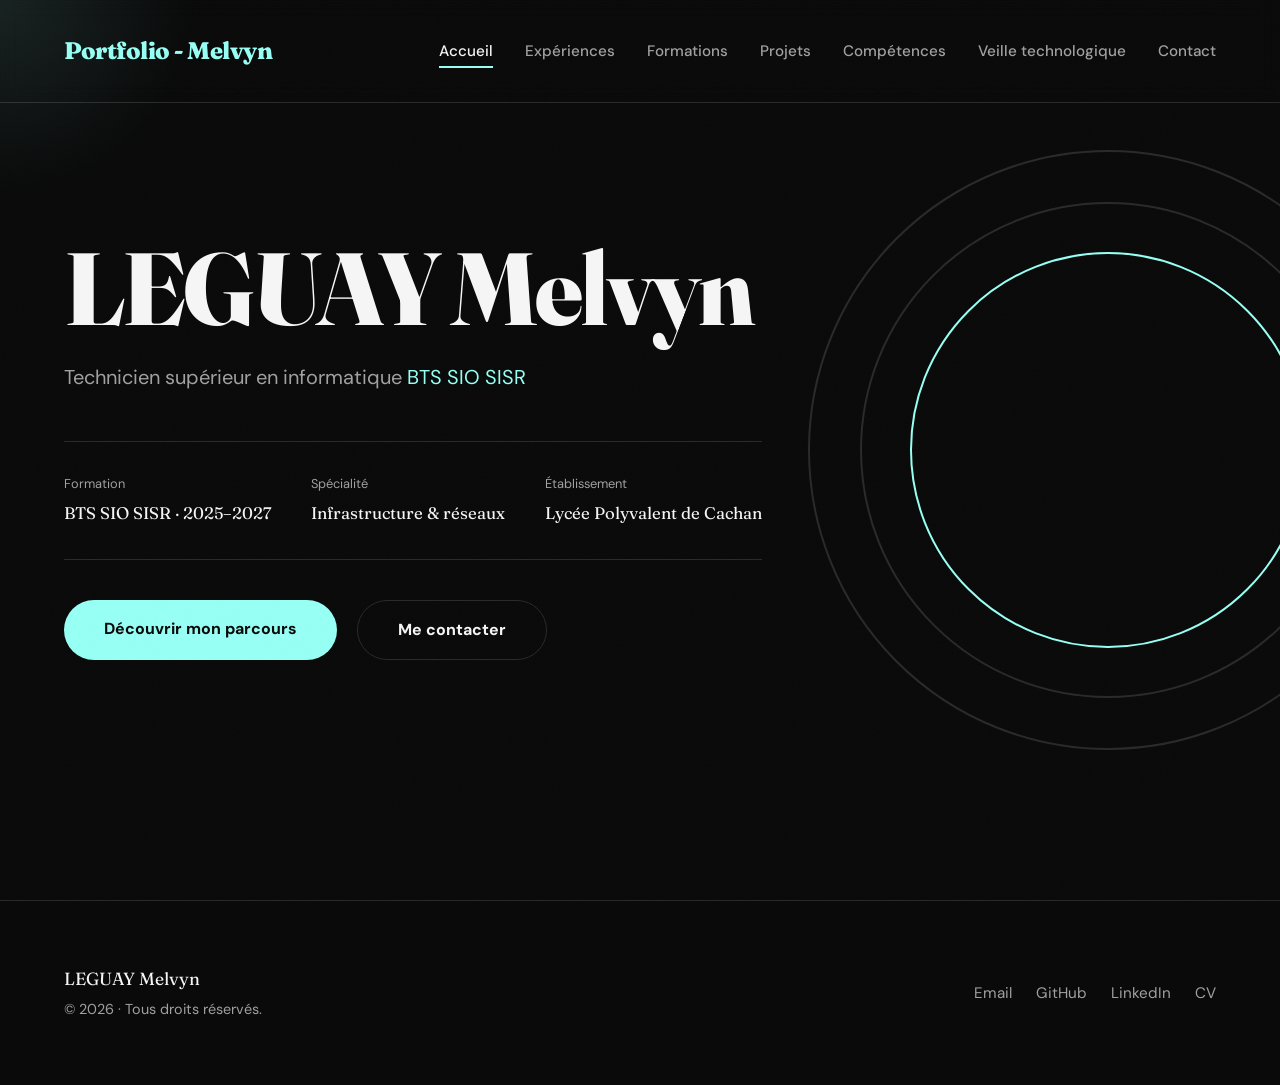
==== index.html @ edc41bdb "Update index.html" ====
<!DOCTYPE html>
<html lang="fr">
<head>
    <meta charset="UTF-8">
    <meta name="viewport" content="width=device-width, initial-scale=1.0">
    <title>Portfolio - LEGUAY Melvyn</title>
    <meta name="description" content="Portfolio de LEGUAY Melvyn, technicien supérieur en informatique (BTS SIO SISR) - Accueil.">
    <link rel="icon" type="image/svg+xml" href="favicon.svg">
    <link href="https://fonts.googleapis.com/css2?family=Fraunces:opsz,wght@9..144,300;9..144,600;9..144,800&family=DM+Sans:wght@400;500;700&display=swap" rel="stylesheet">
    <link rel="stylesheet" href="style.css">
</head>
<body>
    <div class="cursor-glow"></div>

    <header>
        <div class="logo">Portfolio - Melvyn</div>

        <!-- Menu Burger -->
        <div class="menu-toggle" id="menuToggle">
            <span></span>
            <span></span>
            <span></span>
        </div>

        <nav id="nav">
            <a href="index.html" class="active">Accueil</a>
            <a href="experiences.html">Expériences</a>
            <a href="formations.html">Formations</a>
            <a href="projets.html">Projets</a>
            <a href="competences.html">Compétences</a>
            <a href="veille.html">Veille technologique</a>
            <a href="contact.html">Contact</a>
        </nav>
    </header>

<section class="hero" id="accueil">
        <div class="hero-content">
            <h1>LEGUAY Melvyn</h1>
            <p class="hero-role">Technicien supérieur en informatique <span class="accent-text">BTS SIO SISR</span></p>
            <div class="hero-meta">
                <div class="hero-meta-item">
                    <span class="hero-meta-label">Formation</span>
                    <span class="hero-meta-value">BTS SIO SISR · 2025–2027</span>
                </div>
                <div class="hero-meta-item">
                    <span class="hero-meta-label">Spécialité</span>
                    <span class="hero-meta-value">Infrastructure & réseaux</span>
                </div>
                <div class="hero-meta-item">
                    <span class="hero-meta-label">Établissement</span>
                    <span class="hero-meta-value">Lycée Polyvalent de Cachan</span>
                </div>
            </div>
            <div class="hero-actions">
                <a href="experiences.html" class="cta-button">
                    <span>Découvrir mon parcours</span>
                </a>
                <a href="contact.html" class="cta-button cta-button-ghost">
                    <span>Me contacter</span>
                </a>
            </div>
        </div>
        <div class="hero-decoration"></div>
    </section>

    <footer>
        <div class="footer-inner">
            <div>
                <div class="footer-brand">LEGUAY Melvyn</div>
                <p class="footer-copy">&copy; 2026 · Tous droits réservés.</p>
            </div>
            <div class="footer-links">
                <a href="mailto:votre@email.com">Email</a>
                <a href="https://github.com/TartiFloux" target="_blank">GitHub</a>
                <a href="https://linkedin.com/in/leguaymelvyn" target="_blank">LinkedIn</a>
                <a href="https://docs.google.com/document/d/1UfpU-m1NiKuxLhnZyVnWIK7ySgvq9ePG/edit?usp=sharing&ouid=105665194446481658490&rtpof=true&sd=true" target="_blank">CV</a>
            </div>
        </div>
    </footer>

    <script src="script.js"></script>
</body>
</html>
---- style.css ----
:root {
            --bg-primary: #0a0a0a;
            --bg-secondary: #1a1a1a;
            --accent: #96fff3;
            --accent-dim: #ffffff;
            --text-primary: #f5f5f5;
            --text-secondary: #a0a0a0;
            --border: #2a2a2a;
        }

        * {
            margin: 0;
            padding: 0;
            box-sizing: border-box;
        }

        body {
            font-family: 'DM Sans', sans-serif;
            background: var(--bg-primary);
            color: var(--text-primary);
            overflow-x: hidden;
            line-height: 1.6;
        }

        /* Grain texture overlay */
        body::before {
            content: '';
            position: fixed;
            top: 0;
            left: 0;
            width: 100%;
            height: 100%;
            opacity: 0.03;
            pointer-events: none;
            background-image: url("data:image/svg+xml,%3Csvg viewBox='0 0 400 400' xmlns='http://www.w3.org/2000/svg'%3E%3Cfilter id='noiseFilter'%3E%3CfeTurbulence type='fractalNoise' baseFrequency='0.9' numOctaves='4' /%3E%3C/filter%3E%3Crect width='100%25' height='100%25' filter='url(%23noiseFilter)' /%3E%3C/svg%3E");
            z-index: 1000;
            mix-blend-mode: overlay;
        }

        .cursor-glow {
            position: fixed;
            width: 400px;
            height: 400px;
            background: radial-gradient(circle, rgba(150, 255, 243, 0.1) 0%, transparent 70%);
            pointer-events: none;
            z-index: 999;
            transition: transform 0.2s ease-out;
            transform: translate(-50%, -50%);
        }

        header {
            position: fixed;
            top: 0;
            width: 100%;
            padding: 2rem 4rem;
            display: flex;
            justify-content: space-between;
            align-items: center;
            z-index: 100;
            backdrop-filter: blur(10px);
            border-bottom: 1px solid var(--border);
            animation: slideDown 0.8s ease-out;
        }

        @keyframes slideDown {
            from {
                transform: translateY(-100%);
                opacity: 0;
            }
            to {
                transform: translateY(0);
                opacity: 1;
            }
        }

        .logo {
            font-family: 'Fraunces', serif;
            font-size: 1.5rem;
            font-weight: 800;
            color: var(--accent);
            letter-spacing: -0.02em;
        }

        /* MENU BURGER RESPONSIVE */
        .menu-toggle {
            display: none;
            flex-direction: column;
            gap: 5px;
            cursor: pointer;
            z-index: 101;
        }

        .menu-toggle span {
            display: block;
            width: 25px;
            height: 3px;
            background: var(--accent);
            transition: all 0.3s ease;
            border-radius: 3px;
        }

        .menu-toggle.active span:nth-child(1) {
            transform: rotate(45deg) translate(8px, 8px);
        }

        .menu-toggle.active span:nth-child(2) {
            opacity: 0;
        }

        .menu-toggle.active span:nth-child(3) {
            transform: rotate(-45deg) translate(7px, -7px);
        }

        nav {
            display: flex;
            gap: 2rem;
        }

        nav a {
            color: var(--text-secondary);
            text-decoration: none;
            font-size: 0.95rem;
            font-weight: 500;
            transition: color 0.3s ease;
            position: relative;
            white-space: nowrap;
        }

        nav a::after {
            content: '';
            position: absolute;
            bottom: -5px;
            left: 0;
            width: 0;
            height: 2px;
            background: var(--accent);
            transition: width 0.3s ease;
        }

        nav a:hover {
            color: var(--text-primary);
        }

        nav a:hover::after {
            width: 100%;
        }

        .hero {
            min-height: 100vh;
            display: flex;
            align-items: center;
            padding: 0 4rem;
            position: relative;
            overflow: hidden;
        }

        .hero-content {
            max-width: 900px;
            z-index: 2;
        }

        .hero h1 {
            font-family: 'Fraunces', serif;
            font-size: clamp(3rem, 8vw, 7rem);
            font-weight: 800;
            line-height: 0.95;
            margin-bottom: 1.5rem;
            letter-spacing: -0.03em;
            animation: fadeInUp 1s ease-out 0.2s both;
        }

        @keyframes fadeInUp {
            from {
                opacity: 0;
                transform: translateY(50px);
            }
            to {
                opacity: 1;
                transform: translateY(0);
            }
        }

        .accent-text {
            color: var(--accent);
        }

        .hero p {
            font-size: 1.25rem;
            color: var(--text-secondary);
            max-width: 600px;
            margin-bottom: 3rem;
            animation: fadeInUp 1s ease-out 0.4s both;
        }

        .cta-button {
            display: inline-block;
            padding: 1rem 2.5rem;
            background: var(--accent);
            color: var(--bg-primary);
            text-decoration: none;
            font-weight: 700;
            border-radius: 50px;
            transition: all 0.3s ease;
            animation: fadeInUp 1s ease-out 0.6s both;
            position: relative;
            overflow: hidden;
        }

        .cta-button::before {
            content: '';
            position: absolute;
            top: 50%;
            left: 50%;
            width: 0;
            height: 0;
            background: var(--accent-dim);
            border-radius: 50%;
            transform: translate(-50%, -50%);
            transition: width 0.5s ease, height 0.5s ease;
        }

        .cta-button:hover::before {
            width: 300px;
            height: 300px;
        }

        .cta-button span {
            position: relative;
            z-index: 1;
        }

        .hero-decoration {
            position: absolute;
            right: -10%;
            top: 50%;
            transform: translateY(-50%);
            width: 600px;
            height: 600px;
            border: 2px solid var(--border);
            border-radius: 50%;
            animation: rotate 30s linear infinite;
        }

        .hero-decoration::before,
        .hero-decoration::after {
            content: '';
            position: absolute;
            border: 2px solid var(--border);
            border-radius: 50%;
        }

        .hero-decoration::before {
            top: 50px;
            left: 50px;
            right: 50px;
            bottom: 50px;
            animation: rotate 20s linear infinite reverse;
        }

        .hero-decoration::after {
            top: 100px;
            left: 100px;
            right: 100px;
            bottom: 100px;
            border-color: var(--accent);
            animation: rotate 15s linear infinite;
        }

        @keyframes rotate {
            from {
                transform: rotate(0deg);
            }
            to {
                transform: rotate(360deg);
            }
        }

        section {
            padding: 8rem 4rem;
            position: relative;
        }

        .section-title {
            font-family: 'Fraunces', serif;
            font-size: clamp(2.5rem, 5vw, 4rem);
            font-weight: 800;
            margin-bottom: 4rem;
            letter-spacing: -0.02em;
        }

        /* SECTION EXPÉRIENCES PROFESSIONNELLES — grille asymétrique */
        .experience-grid {
            display: grid;
            grid-template-columns: repeat(2, 1fr);
            gap: 2rem;
        }

        .experience-card {
            position: relative;
            background: var(--bg-secondary);
            border: 1px solid var(--border);
            border-radius: 24px;
            padding: 2.5rem;
            overflow: hidden;
            transition: all 0.4s ease;
        }

        .experience-card:hover {
            transform: translateY(-8px);
            border-color: var(--accent);
            box-shadow: 0 20px 60px rgba(150, 255, 243, 0.1);
        }

        .experience-card-number {
            position: absolute;
            top: -0.5rem;
            right: 1.5rem;
            font-family: 'Fraunces', serif;
            font-size: 7rem;
            font-weight: 800;
            color: var(--border);
            line-height: 1;
            pointer-events: none;
            z-index: 0;
        }

        .experience-card > * {
            position: relative;
            z-index: 1;
        }

        .experience-card-top {
            display: flex;
            align-items: center;
            gap: 0.75rem;
            flex-wrap: wrap;
            margin-bottom: 1.25rem;
        }

        .experience-card-date {
            display: inline-block;
            font-size: 0.85rem;
            font-weight: 700;
            color: var(--accent);
            padding: 0.35rem 0.9rem;
            border: 1px solid var(--accent);
            border-radius: 50px;
            white-space: nowrap;
        }

        .experience-card-badge {
            font-size: 0.8rem;
            color: var(--bg-primary);
            background: var(--accent);
            padding: 0.35rem 0.9rem;
            border-radius: 50px;
            font-weight: 700;
        }

        .experience-card h3 {
            font-family: 'Fraunces', serif;
            font-size: 1.6rem;
            font-weight: 600;
            margin-bottom: 0.4rem;
            color: var(--text-primary);
        }

        .experience-card-company {
            display: block;
            color: var(--text-secondary);
            margin-bottom: 1.25rem;
            font-size: 1rem;
        }

        .experience-card-company::before {
            content: '— ';
        }

        .experience-card-desc {
            color: var(--text-secondary);
            line-height: 1.8;
            margin-bottom: 1.5rem;
        }

        .experience-card-tasks {
            list-style: none;
            display: flex;
            flex-wrap: wrap;
            gap: 0.6rem;
        }

        .experience-card-tasks li {
            color: var(--text-secondary);
            padding: 0.4rem 1rem;
            border: 1px solid var(--border);
            border-radius: 50px;
            font-size: 0.85rem;
        }

        /* Carte mise en avant : pleine largeur, expérience la plus marquante */
        .experience-card-featured {
            grid-column: 1 / -1;
            padding: 3rem;
            background: linear-gradient(135deg, var(--bg-secondary) 0%, rgba(150, 255, 243, 0.06) 100%);
        }

        .experience-card-featured .experience-card-number {
            font-size: 10rem;
            top: -1.5rem;
        }

        .experience-card-featured h3 {
            font-size: 2rem;
        }

        /* Décalage vertical pour casser l'alignement strict des cartes secondaires */
        .experience-grid .experience-card:nth-of-type(2) {
            margin-top: 2.5rem;
        }

        /* PROJETS EN LIGNE */
        .projects-grid {
            display: flex;
            gap: 2rem;
            overflow-x: auto;
            padding-bottom: 2rem;
            scroll-snap-type: x mandatory;
        }


        .projects-grid::-webkit-scrollbar {
            height: 8px;
        }

        .projects-grid::-webkit-scrollbar-track {
            background: var(--bg-secondary);
            border-radius: 10px;
        }

        .projects-grid::-webkit-scrollbar-thumb {
            background: var(--accent);
            border-radius: 10px;
        }

        .projects-grid::-webkit-scrollbar-thumb:hover {
            background: var(--text-primary);
        }

        .project-card {
            min-width: 400px;
            flex-shrink: 0;
            scroll-snap-align: start;
            background: var(--bg-secondary);
            border: 1px solid var(--border);
            border-radius: 20px;
            overflow: hidden;
            transition: all 0.4s ease;
            cursor: pointer;
        }

        .project-card:hover {
            transform: translateY(-10px);
            border-color: var(--accent);
            box-shadow: 0 20px 60px rgba(150, 255, 243, 0.1);
        }

        .project-image {
            width: 100%;
            height: 250px;
            background: linear-gradient(135deg, var(--bg-primary) 0%, var(--border) 100%);
            position: relative;
            overflow: hidden;
            background-size: cover;
            background-position: center;
        }

        .project-content {
            padding: 2rem;
        }

        .project-content h3 {
            font-family: 'Fraunces', serif;
            font-size: 1.5rem;
            margin-bottom: 0.5rem;
            font-weight: 600;
        }

        .project-content p {
            color: var(--text-secondary);
            margin-bottom: 1.5rem;
        }

        .project-tags {
            display: flex;
            flex-wrap: wrap;
            gap: 0.5rem;
        }

        .tag {
            padding: 0.4rem 1rem;
            background: var(--bg-primary);
            border: 1px solid var(--border);
            border-radius: 20px;
            font-size: 0.85rem;
            color: var(--text-secondary);
        }

        .skills-groups {
            display: flex;
            flex-direction: column;
            gap: 3rem;
        }

        .skill-group-header {
            display: flex;
            align-items: baseline;
            gap: 1rem;
            margin-bottom: 1.5rem;
        }

        .skill-group-header h3 {
            font-family: 'Fraunces', serif;
            font-size: 1.4rem;
            color: var(--text-primary);
        }

        .skill-group-count {
            color: var(--text-secondary);
            font-size: 0.9rem;
        }

        .skill-pills {
            display: flex;
            flex-wrap: wrap;
            gap: 0.75rem;
        }

        .skill-pill {
            padding: 0.65rem 1.4rem;
            border: 1px solid var(--border);
            border-radius: 50px;
            color: var(--text-secondary);
            font-size: 0.95rem;
            transition: all 0.3s ease;
        }

        .skill-pill:hover {
            border-color: var(--accent);
            color: var(--text-primary);
            background: rgba(150, 255, 243, 0.06);
            transform: translateY(-3px);
        }

        /* SECTION FORMATIONS */
        .formations-timeline {
            position: relative;
            max-width: 1200px;
            margin: 0 auto;
        }

        .formations-timeline::before {
            content: '';
            position: absolute;
            left: 50%;
            top: 0;
            bottom: 0;
            width: 3px;
            background: linear-gradient(180deg, var(--accent) 0%, var(--border) 100%);
            transform: translateX(-50%);
        }

        .formation-item {
            position: relative;
            margin-bottom: 4rem;
            display: flex;
            align-items: center;
        }

        .formation-item:nth-child(odd) {
            flex-direction: row;
        }

        .formation-item:nth-child(even) {
            flex-direction: row-reverse;
        }

        .formation-content {
            width: calc(50% - 3rem);
            background: var(--bg-secondary);
            border: 1px solid var(--border);
            border-radius: 20px;
            padding: 2.5rem;
            transition: all 0.4s ease;
            position: relative;
        }

        .formation-content:hover {
            border-color: var(--accent);
            transform: scale(1.03);
            box-shadow: 0 20px 60px rgba(255, 150, 150, 0.15);
        }

        .formation-item:nth-child(odd) .formation-content::after {
            content: '';
            position: absolute;
            right: -20px;
            top: 50%;
            transform: translateY(-50%);
            width: 0;
            height: 0;
            border-top: 15px solid transparent;
            border-bottom: 15px solid transparent;
            border-left: 20px solid var(--border);
            transition: border-left-color 0.4s ease;
        }

        .formation-item:nth-child(odd) .formation-content:hover::after {
            border-left-color: var(--accent);
        }

        .formation-item:nth-child(even) .formation-content::after {
            content: '';
            position: absolute;
            left: -20px;
            top: 50%;
            transform: translateY(-50%);
            width: 0;
            height: 0;
            border-top: 15px solid transparent;
            border-bottom: 15px solid transparent;
            border-right: 20px solid var(--border);
            transition: border-right-color 0.4s ease;
        }

        .formation-item:nth-child(even) .formation-content:hover::after {
            border-right-color: var(--accent);
        }

        .formation-date {
            position: absolute;
            left: 50%;
            transform: translateX(-50%);
            background: var(--accent);
            color: var(--bg-primary);
            padding: 0.5rem 1.5rem;
            border-radius: 50px;
            font-weight: 700;
            font-size: 0.9rem;
            white-space: nowrap;
            box-shadow: 0 5px 20px rgba(234, 150, 255, 0.3);
            z-index: 10;
        }

        .formation-icon {
            position: absolute;
            left: 50%;
            top: 50%;
            transform: translate(-50%, -50%);
            width: 50px;
            height: 50px;
            background: var(--bg-primary);
            border: 3px solid var(--accent);
            border-radius: 50%;
            display: flex;
            align-items: center;
            justify-content: center;
            font-size: 1.5rem;
            z-index: 5;
        }

        .formation-school {
            font-family: 'Fraunces', serif;
            font-size: 1.6rem;
            margin-bottom: 0.5rem;
            color: var(--accent);
            font-weight: 600;
        }

        .formation-degree {
            font-size: 1.2rem;
            margin-bottom: 1rem;
            color: var(--text-primary);
            font-weight: 500;
        }

        .formation-description {
            color: var(--text-secondary);
            line-height: 1.8;
        }

        .formation-highlights {
            margin-top: 1.5rem;
            padding-top: 1.5rem;
            border-top: 1px solid var(--border);
        }

        .formation-highlights h4 {
            color: var(--accent);
            font-size: 0.9rem;
            margin-bottom: 0.8rem;
            text-transform: uppercase;
            letter-spacing: 1px;
        }

        .formation-highlights ul {
            list-style: none;
            display: flex;
            flex-wrap: wrap;
            gap: 0.5rem;
        }

        .formation-highlights li {
            padding: 0.4rem 1rem;
            background: var(--bg-primary);
            border: 1px solid var(--border);
            border-radius: 15px;
            font-size: 0.85rem;
            color: var(--text-secondary);
        }

        /* SECTION VEILLE TECHNOLOGIQUE */
        .veille-intro {
            max-width: 800px;
            margin: 0 auto 4rem;
            text-align: center;
        }

        .veille-intro p {
            color: var(--text-secondary);
            font-size: 1.1rem;
            line-height: 1.8;
        }

        .veille-categories {
            display: grid;
            grid-template-columns: repeat(auto-fit, minmax(300px, 1fr));
            gap: 2rem;
            margin-bottom: 4rem;
        }

        .veille-category-card {
            background: var(--bg-secondary);
            border: 2px solid var(--border);
            border-radius: 20px;
            padding: 2rem;
            transition: all 0.4s ease;
            cursor: pointer;
            position: relative;
            overflow: hidden;
        }

        .veille-category-card::before {
            content: '';
            position: absolute;
            top: 0;
            left: 0;
            width: 100%;
            height: 5px;
            background: var(--accent);
            transform: scaleX(0);
            transition: transform 0.4s ease;
        }

        .veille-category-card:hover::before {
            transform: scaleX(1);
        }

        .veille-category-card:hover {
            border-color: var(--accent);
            transform: translateY(-5px);
            box-shadow: 0 20px 60px rgba(150, 255, 243, 0.15);
        }

        .veille-category-icon {
            font-size: 3rem;
            margin-bottom: 1rem;
            display: block;
        }

        .veille-category-card h3 {
            font-family: 'Fraunces', serif;
            font-size: 1.5rem;
            margin-bottom: 0.8rem;
            color: var(--accent);
        }

        .veille-category-card p {
            color: var(--text-secondary);
            line-height: 1.6;
        }

        .veille-articles {
            display: grid;
            grid-template-columns: repeat(auto-fit, minmax(350px, 1fr));
            gap: 2.5rem;
        }

        .veille-article {
            background: var(--bg-secondary);
            border: 1px solid var(--border);
            border-radius: 20px;
            overflow: hidden;
            transition: all 0.4s ease;
        }

        .veille-article:hover {
            transform: translateY(-10px);
            border-color: var(--accent);
            box-shadow: 0 20px 60px rgba(150, 255, 243, 0.15);
        }

        .veille-article-header {
            padding: 1.5rem;
            background: linear-gradient(135deg, var(--bg-primary) 0%, var(--bg-secondary) 100%);
            border-bottom: 1px solid var(--border);
        }

        .veille-article-date {
            color: var(--accent);
            font-size: 0.85rem;
            font-weight: 600;
            margin-bottom: 0.5rem;
            display: flex;
            align-items: center;
            gap: 0.5rem;
        }

        .veille-article-date::before {
            content: '📅';
            font-size: 1rem;
        }

        .veille-article h3 {
            font-family: 'Fraunces', serif;
            font-size: 1.4rem;
            color: var(--text-primary);
            margin-bottom: 0.5rem;
            line-height: 1.3;
        }

        .veille-article-category {
            display: inline-block;
            padding: 0.3rem 1rem;
            background: var(--accent);
            color: var(--bg-primary);
            border-radius: 15px;
            font-size: 0.75rem;
            font-weight: 700;
            text-transform: uppercase;
            letter-spacing: 0.5px;
        }

        .veille-article-content {
            padding: 1.5rem;
        }

        .veille-article-content p {
            color: var(--text-secondary);
            line-height: 1.8;
            margin-bottom: 1.5rem;
        }

        .veille-article-link {
            display: inline-flex;
            align-items: center;
            gap: 0.5rem;
            color: var(--accent);
            text-decoration: none;
            font-weight: 600;
            transition: all 0.3s ease;
        }

        .veille-article-link:hover {
            gap: 1rem;
            color: var(--text-primary);
        }

        .veille-article-link::after {
            content: '→';
            font-size: 1.2rem;
        }

        .veille-sources {
            margin-top: 5rem;
            padding: 3rem;
            background: var(--bg-secondary);
            border: 1px solid var(--border);
            border-radius: 20px;
        }

        .veille-sources h3 {
            font-family: 'Fraunces', serif;
            font-size: 1.8rem;
            margin-bottom: 2rem;
            color: var(--accent);
            text-align: center;
        }

        .sources-grid {
            display: grid;
            grid-template-columns: repeat(auto-fit, minmax(200px, 1fr));
            gap: 1.5rem;
        }

        .source-item {
            padding: 1rem;
            background: var(--bg-primary);
            border: 1px solid var(--border);
            border-radius: 12px;
            text-align: center;
            transition: all 0.3s ease;
        }

        .source-item:hover {
            border-color: var(--accent);
            transform: scale(1.05);
        }

        .source-item a {
            color: var(--text-primary);
            text-decoration: none;
            font-weight: 500;
        }

        .source-item:hover a {
            color: var(--accent);
        }

        .contact {
            background: var(--bg-secondary);
            border-radius: 30px;
            padding: 4rem;
            text-align: center;
            border: 1px solid var(--border);
            max-width: 800px;
            margin: 0 auto;
        }

        .contact h2 {
            font-family: 'Fraunces', serif;
            font-size: clamp(2rem, 4vw, 3rem);
            margin-bottom: 1rem;
        }

        .contact p {
            color: var(--text-secondary);
            margin-bottom: 2rem;
            font-size: 1.1rem;
        }

        .contact-links {
            display: flex;
            justify-content: center;
            gap: 2rem;
            flex-wrap: wrap;
        }

        .contact-link {
            display: inline-flex;
            align-items: center;
            gap: 0.5rem;
            padding: 1rem 2rem;
            background: var(--bg-primary);
            border: 1px solid var(--border);
            border-radius: 50px;
            color: var(--text-primary);
            text-decoration: none;
            transition: all 0.3s ease;
        }

        .contact-link:hover {
            background: var(--accent);
            color: var(--bg-primary);
            border-color: var(--accent);
            transform: translateY(-3px);
        }

        footer {
            padding: 3rem 4rem;
            text-align: center;
            border-top: 1px solid var(--border);
            color: var(--text-secondary);
        }

        /* RESPONSIVE MOBILE */
        @media (max-width: 968px) {
            .menu-toggle {
                display: flex;
            }

            nav {
                position: fixed;
                top: 0;
                right: -100%;
                width: 300px;
                height: 100vh;
                background: var(--bg-primary);
                border-left: 1px solid var(--border);
                flex-direction: column;
                padding: 6rem 2rem 2rem;
                gap: 1.5rem;
                transition: right 0.3s ease;
                overflow-y: auto;
            }

            nav.active {
                right: 0;
            }

            nav a {
                font-size: 1.1rem;
                padding: 1rem 0;
                border-bottom: 1px solid var(--border);
            }

            .formations-timeline::before {
                left: 30px;
            }

            .formation-item,
            .formation-item:nth-child(odd),
            .formation-item:nth-child(even) {
                flex-direction: row !important;
            }

            .formation-content {
                width: calc(100% - 6rem);
                margin-left: 4rem;
            }

            .formation-date {
                left: 30px;
                transform: translateX(0);
                top: -40px;
            }

            .formation-icon {
                left: 30px;
                transform: translate(-50%, 0);
            }

            .formation-item:nth-child(odd) .formation-content::after,
            .formation-item:nth-child(even) .formation-content::after {
                display: none;
            }

            .experience-grid {
                grid-template-columns: 1fr;
            }

            .experience-grid .experience-card:nth-of-type(2) {
                margin-top: 0;
            }

            .experience-card-featured {
                padding: 2rem;
            }

            .experience-card-number {
                font-size: 4.5rem;
            }

            .experience-card-featured .experience-card-number {
                font-size: 5.5rem;
            }
        }

        @media (max-width: 768px) {
            header,
            section,
            footer {
                padding-left: 2rem;
                padding-right: 2rem;
            }

            .hero {
                padding: 0 2rem;
            }

            .projects-grid {
                gap: 1.5rem;
            }

            .project-card {
                min-width: 300px;
            }

            .hero-decoration {
                width: 400px;
                height: 400px;
            }

            .formations-timeline::before {
                left: 20px;
            }

            .formation-content {
                width: calc(100% - 4rem);
                margin-left: 3rem;
                padding: 1.5rem;
            }

            .formation-date {
                left: 20px;
                font-size: 0.8rem;
                padding: 0.4rem 1rem;
            }

            .formation-icon {
                left: 20px;
                width: 40px;
                height: 40px;
                font-size: 1.2rem;
            }
        }

/* ÉTAT ACTIF DU MENU (page courante) */
nav a.active {
    color: var(--text-primary);
}

nav a.active::after {
    width: 100%;
}

/* ACCESSIBILITÉ : focus clavier visible */
a:focus-visible,
button:focus-visible,
.menu-toggle:focus-visible {
    outline: 2px solid var(--accent);
    outline-offset: 4px;
    border-radius: 4px;
}

/* Respect de la préférence "mouvement réduit" */
@media (prefers-reduced-motion: reduce) {
    *,
    *::before,
    *::after {
        animation-duration: 0.01ms !important;
        animation-iteration-count: 1 !important;
        transition-duration: 0.01ms !important;
        scroll-behavior: auto !important;
    }
}

/* Largeur de lecture confortable sur grands écrans (hero exclu : mise en page dédiée) */
.container {
    max-width: 1400px;
    margin-left: auto;
    margin-right: auto;
}

/* Phrase d'introduction sous le titre de section */
.section-intro {
    color: var(--text-secondary);
    font-size: 1.1rem;
    max-width: 640px;
    margin-bottom: 4rem;
    line-height: 1.7;
}

.section-title + .section-intro {
    margin-top: -2.5rem;
}

/* HERO — rôle, faits clés et double appel à l'action */
.hero-role {
    animation: fadeInUp 1s ease-out 0.4s both;
}

.hero-meta {
    display: flex;
    flex-wrap: wrap;
    gap: 2.5rem;
    margin: 2.5rem 0;
    padding: 2rem 0;
    border-top: 1px solid var(--border);
    border-bottom: 1px solid var(--border);
    animation: fadeInUp 1s ease-out 0.5s both;
}

.hero-meta-item {
    display: flex;
    flex-direction: column;
    gap: 0.35rem;
}

.hero-meta-label {
    font-size: 0.8rem;
    color: var(--text-secondary);
}

.hero-meta-value {
    font-family: 'Fraunces', serif;
    font-size: 1.05rem;
    color: var(--text-primary);
}

.hero-actions {
    display: flex;
    flex-wrap: wrap;
    gap: 1.25rem;
    animation: fadeInUp 1s ease-out 0.6s both;
}

.cta-button-ghost {
    background: transparent;
    color: var(--text-primary);
    border: 1px solid var(--border);
}

.cta-button-ghost::before {
    background: var(--accent);
    opacity: 0.15;
}

.cta-button-ghost:hover {
    border-color: var(--accent);
}

/* FOOTER enrichi avec liens rapides */
footer {
    padding: 4rem;
    border-top: 1px solid var(--border);
}

.footer-inner {
    max-width: 1400px;
    margin: 0 auto;
    display: flex;
    flex-wrap: wrap;
    justify-content: space-between;
    align-items: center;
    gap: 2rem;
    text-align: left;
}

.footer-brand {
    font-family: 'Fraunces', serif;
    color: var(--text-primary);
    font-size: 1.1rem;
}

.footer-copy {
    color: var(--text-secondary);
    font-size: 0.9rem;
    margin-top: 0.3rem;
}

.footer-links {
    display: flex;
    gap: 1.5rem;
    flex-wrap: wrap;
}

.footer-links a {
    color: var(--text-secondary);
    text-decoration: none;
    font-size: 0.95rem;
    transition: color 0.3s ease;
}

.footer-links a:hover {
    color: var(--accent);
}

@media (max-width: 768px) {
    .footer-inner {
        flex-direction: column;
        align-items: flex-start;
        text-align: left;
    }

    .section-intro {
        margin-top: -1.5rem;
    }
}
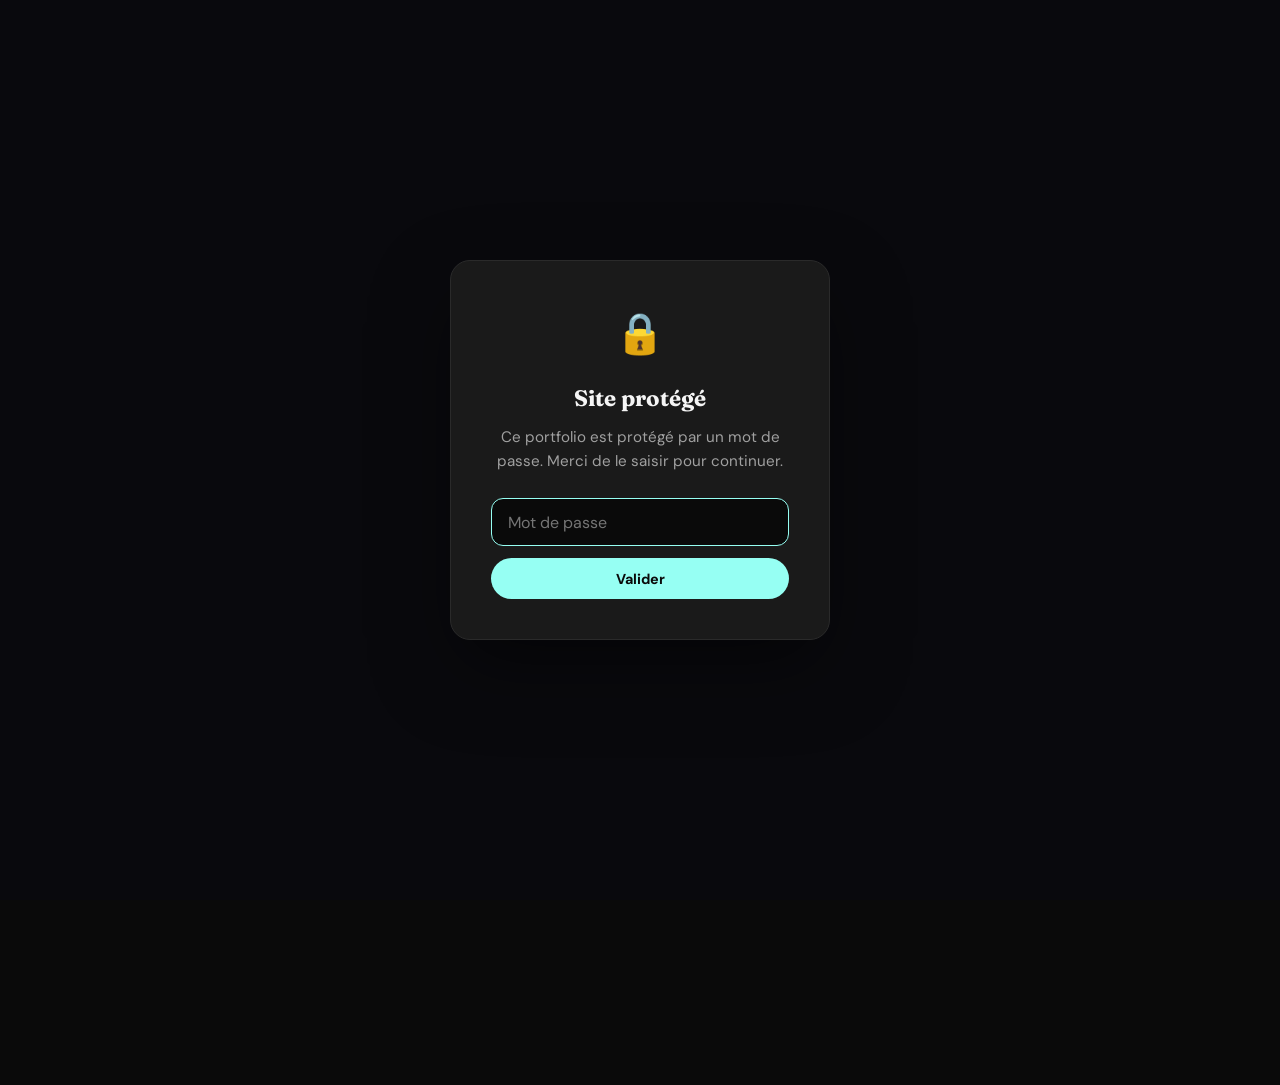
==== commit d256e057: "Add files via upload" ====
--- a/index.html
+++ b/index.html
@@ -2,6 +2,15 @@
 <html lang="fr">
 <head>
     <meta charset="UTF-8">
+    <script>
+        (function () {
+            try {
+                if (localStorage.getItem('siteUnlocked') !== '1') {
+                    document.documentElement.style.visibility = 'hidden';
+                }
+            } catch (e) {}
+        })();
+    </script>
     <meta name="viewport" content="width=device-width, initial-scale=1.0">
     <title>Portfolio - LEGUAY Melvyn</title>
     <meta name="description" content="Portfolio de LEGUAY Melvyn, technicien supérieur en informatique (BTS SIO SISR) - Accueil.">
@@ -73,7 +82,7 @@
                 <a href="mailto:votre@email.com">Email</a>
                 <a href="https://github.com/TartiFloux" target="_blank">GitHub</a>
                 <a href="https://linkedin.com/in/leguaymelvyn" target="_blank">LinkedIn</a>
-                <a href="https://docs.google.com/document/d/1UfpU-m1NiKuxLhnZyVnWIK7ySgvq9ePG/edit?usp=sharing&ouid=105665194446481658490&rtpof=true&sd=true" target="_blank">CV</a>
+                <a href="https://drive.google.com/file/d/1U8oiVSxj1oqTdxWoufsMnDy12orH7d-z/view" target="_blank">CV</a>
             </div>
         </div>
     </footer>
--- a/style.css
+++ b/style.css
@@ -288,134 +288,160 @@
             letter-spacing: -0.02em;
         }
 
-        /* SECTION EXPÉRIENCES PROFESSIONNELLES — grille asymétrique */
-        .experience-grid {
-            display: grid;
-            grid-template-columns: repeat(2, 1fr);
-            gap: 2rem;
-        }
-
-        .experience-card {
+        /* SECTION EXPÉRIENCES PROFESSIONNELLES — frise chronologique */
+        .experiences-timeline {
             position: relative;
+            max-width: 1200px;
+            margin: 0 auto;
+        }
+
+        .experiences-timeline::before {
+            content: '';
+            position: absolute;
+            left: 50%;
+            top: 0;
+            bottom: 0;
+            width: 3px;
+            background: linear-gradient(180deg, var(--accent) 0%, var(--border) 100%);
+            transform: translateX(-50%);
+        }
+
+        .experience-item {
+            position: relative;
+            margin-bottom: 4rem;
+            display: flex;
+            align-items: center;
+        }
+
+        .experience-item:nth-child(odd) {
+            flex-direction: row;
+        }
+
+        .experience-item:nth-child(even) {
+            flex-direction: row-reverse;
+        }
+
+        .experience-content {
+            width: calc(50% - 3rem);
             background: var(--bg-secondary);
             border: 1px solid var(--border);
-            border-radius: 24px;
+            border-radius: 20px;
             padding: 2.5rem;
-            overflow: hidden;
             transition: all 0.4s ease;
-        }
-
-        .experience-card:hover {
-            transform: translateY(-8px);
+            position: relative;
+        }
+
+        .experience-content:hover {
             border-color: var(--accent);
-            box-shadow: 0 20px 60px rgba(150, 255, 243, 0.1);
-        }
-
-        .experience-card-number {
+            transform: scale(1.03);
+            box-shadow: 0 20px 60px rgba(150, 255, 243, 0.15);
+        }
+
+        .experience-item:nth-child(odd) .experience-content::after {
+            content: '';
             position: absolute;
-            top: -0.5rem;
-            right: 1.5rem;
-            font-family: 'Fraunces', serif;
-            font-size: 7rem;
-            font-weight: 800;
-            color: var(--border);
-            line-height: 1;
-            pointer-events: none;
-            z-index: 0;
-        }
-
-        .experience-card > * {
-            position: relative;
-            z-index: 1;
-        }
-
-        .experience-card-top {
-            display: flex;
-            align-items: center;
-            gap: 0.75rem;
-            flex-wrap: wrap;
-            margin-bottom: 1.25rem;
-        }
-
-        .experience-card-date {
-            display: inline-block;
-            font-size: 0.85rem;
-            font-weight: 700;
-            color: var(--accent);
-            padding: 0.35rem 0.9rem;
-            border: 1px solid var(--accent);
-            border-radius: 50px;
-            white-space: nowrap;
-        }
-
-        .experience-card-badge {
-            font-size: 0.8rem;
+            right: -20px;
+            top: 50%;
+            transform: translateY(-50%);
+            width: 0;
+            height: 0;
+            border-top: 15px solid transparent;
+            border-bottom: 15px solid transparent;
+            border-left: 20px solid var(--border);
+            transition: border-left-color 0.4s ease;
+        }
+
+        .experience-item:nth-child(odd) .experience-content:hover::after {
+            border-left-color: var(--accent);
+        }
+
+        .experience-item:nth-child(even) .experience-content::after {
+            content: '';
+            position: absolute;
+            left: -20px;
+            top: 50%;
+            transform: translateY(-50%);
+            width: 0;
+            height: 0;
+            border-top: 15px solid transparent;
+            border-bottom: 15px solid transparent;
+            border-right: 20px solid var(--border);
+            transition: border-right-color 0.4s ease;
+        }
+
+        .experience-item:nth-child(even) .experience-content:hover::after {
+            border-right-color: var(--accent);
+        }
+
+        .experience-date {
+            position: absolute;
+            left: 50%;
+            transform: translateX(-50%);
+            background: var(--accent);
             color: var(--bg-primary);
-            background: var(--accent);
-            padding: 0.35rem 0.9rem;
+            padding: 0.5rem 1.5rem;
             border-radius: 50px;
             font-weight: 700;
-        }
-
-        .experience-card h3 {
+            font-size: 0.9rem;
+            white-space: nowrap;
+            box-shadow: 0 5px 20px rgba(234, 150, 255, 0.3);
+            z-index: 10;
+        }
+
+        .experience-icon {
+            position: absolute;
+            left: 50%;
+            top: 50%;
+            transform: translate(-50%, -50%);
+            width: 50px;
+            height: 50px;
+            background: var(--bg-primary);
+            border: 3px solid var(--accent);
+            border-radius: 50%;
+            display: flex;
+            align-items: center;
+            justify-content: center;
+            font-size: 1.5rem;
+            z-index: 5;
+        }
+
+        .experience-title {
             font-family: 'Fraunces', serif;
             font-size: 1.6rem;
+            margin-bottom: 0.3rem;
+            color: var(--text-primary);
             font-weight: 600;
-            margin-bottom: 0.4rem;
-            color: var(--text-primary);
-        }
-
-        .experience-card-company {
-            display: block;
-            color: var(--text-secondary);
-            margin-bottom: 1.25rem;
-            font-size: 1rem;
-        }
-
-        .experience-card-company::before {
-            content: '— ';
-        }
-
-        .experience-card-desc {
+        }
+
+        .experience-company {
+            font-size: 1.1rem;
+            margin-bottom: 1rem;
+            color: var(--accent);
+            font-weight: 500;
+        }
+
+        .experience-description {
             color: var(--text-secondary);
             line-height: 1.8;
-            margin-bottom: 1.5rem;
-        }
-
-        .experience-card-tasks {
+        }
+
+        .experience-tasks {
+            margin-top: 1.5rem;
+            padding-top: 1.5rem;
+            border-top: 1px solid var(--border);
             list-style: none;
             display: flex;
             flex-wrap: wrap;
             gap: 0.6rem;
         }
 
-        .experience-card-tasks li {
-            color: var(--text-secondary);
+        .experience-tasks li {
             padding: 0.4rem 1rem;
+            background: var(--bg-primary);
             border: 1px solid var(--border);
-            border-radius: 50px;
+            border-radius: 15px;
             font-size: 0.85rem;
-        }
-
-        /* Carte mise en avant : pleine largeur, expérience la plus marquante */
-        .experience-card-featured {
-            grid-column: 1 / -1;
-            padding: 3rem;
-            background: linear-gradient(135deg, var(--bg-secondary) 0%, rgba(150, 255, 243, 0.06) 100%);
-        }
-
-        .experience-card-featured .experience-card-number {
-            font-size: 10rem;
-            top: -1.5rem;
-        }
-
-        .experience-card-featured h3 {
-            font-size: 2rem;
-        }
-
-        /* Décalage vertical pour casser l'alignement strict des cartes secondaires */
-        .experience-grid .experience-card:nth-of-type(2) {
-            margin-top: 2.5rem;
+            color: var(--text-secondary);
         }
 
         /* PROJETS EN LIGNE */
@@ -789,6 +815,140 @@
             line-height: 1.6;
         }
 
+        .veille-category-card.active {
+            border-color: var(--accent);
+            box-shadow: 0 20px 60px rgba(150, 255, 243, 0.2);
+        }
+
+        .veille-category-card.active::before {
+            transform: scaleX(1);
+        }
+
+        /* Module "Actualité en direct" (flux RSS) */
+        .veille-live {
+            margin-bottom: 4rem;
+            padding: 3rem;
+            background: var(--bg-secondary);
+            border: 1px solid var(--border);
+            border-radius: 20px;
+        }
+
+        .veille-live-header {
+            display: flex;
+            justify-content: space-between;
+            align-items: flex-start;
+            flex-wrap: wrap;
+            gap: 1.5rem;
+            margin-bottom: 2rem;
+            padding-bottom: 1.5rem;
+            border-bottom: 1px solid var(--border);
+        }
+
+        .veille-live-header h3 {
+            font-family: 'Fraunces', serif;
+            font-size: 1.8rem;
+            color: var(--text-primary);
+        }
+
+        .veille-live-subtitle {
+            color: var(--text-secondary);
+            margin-top: 0.4rem;
+            font-size: 0.95rem;
+        }
+
+        .veille-live-controls {
+            display: flex;
+            align-items: center;
+            gap: 1rem;
+            flex-wrap: wrap;
+        }
+
+        .veille-live-updated {
+            font-size: 0.8rem;
+            color: var(--text-secondary);
+        }
+
+        .veille-live-refresh {
+            background: var(--accent);
+            color: var(--bg-primary);
+            border: none;
+            padding: 0.6rem 1.3rem;
+            border-radius: 50px;
+            font-weight: 700;
+            font-size: 0.85rem;
+            cursor: pointer;
+            transition: all 0.3s ease;
+            font-family: inherit;
+        }
+
+        .veille-live-refresh:hover {
+            transform: translateY(-2px);
+            box-shadow: 0 10px 25px rgba(150, 255, 243, 0.3);
+        }
+
+        .veille-live-refresh:disabled {
+            opacity: 0.5;
+            cursor: not-allowed;
+            transform: none;
+        }
+
+        .veille-live-list {
+            display: flex;
+            flex-direction: column;
+            gap: 1.25rem;
+        }
+
+        .veille-live-empty,
+        .veille-live-error,
+        .veille-live-loading {
+            color: var(--text-secondary);
+            text-align: center;
+            padding: 2rem 0;
+        }
+
+        .veille-live-error {
+            color: #ff9696;
+        }
+
+        .veille-live-item {
+            display: block;
+            padding: 1.25rem 1.5rem;
+            background: var(--bg-primary);
+            border: 1px solid var(--border);
+            border-radius: 14px;
+            text-decoration: none;
+            transition: all 0.3s ease;
+        }
+
+        .veille-live-item:hover {
+            border-color: var(--accent);
+            transform: translateX(6px);
+        }
+
+        .veille-live-item-date {
+            display: block;
+            font-size: 0.8rem;
+            color: var(--accent);
+            font-weight: 600;
+            margin-bottom: 0.4rem;
+        }
+
+        .veille-live-item-title {
+            display: block;
+            font-family: 'Fraunces', serif;
+            font-size: 1.15rem;
+            color: var(--text-primary);
+            margin-bottom: 0.3rem;
+            line-height: 1.4;
+        }
+
+        .veille-live-item-desc {
+            display: block;
+            font-size: 0.9rem;
+            color: var(--text-secondary);
+            line-height: 1.6;
+        }
+
         .veille-articles {
             display: grid;
             grid-template-columns: repeat(auto-fit, minmax(350px, 1fr));
@@ -1044,24 +1204,35 @@
                 display: none;
             }
 
-            .experience-grid {
-                grid-template-columns: 1fr;
-            }
-
-            .experience-grid .experience-card:nth-of-type(2) {
-                margin-top: 0;
-            }
-
-            .experience-card-featured {
-                padding: 2rem;
-            }
-
-            .experience-card-number {
-                font-size: 4.5rem;
-            }
-
-            .experience-card-featured .experience-card-number {
-                font-size: 5.5rem;
+            .experiences-timeline::before {
+                left: 30px;
+            }
+
+            .experience-item,
+            .experience-item:nth-child(odd),
+            .experience-item:nth-child(even) {
+                flex-direction: row !important;
+            }
+
+            .experience-content {
+                width: calc(100% - 6rem);
+                margin-left: 4rem;
+            }
+
+            .experience-date {
+                left: 30px;
+                transform: translateX(0);
+                top: -40px;
+            }
+
+            .experience-icon {
+                left: 30px;
+                transform: translate(-50%, 0);
+            }
+
+            .experience-item:nth-child(odd) .experience-content::after,
+            .experience-item:nth-child(even) .experience-content::after {
+                display: none;
             }
         }
 
@@ -1276,3 +1447,268 @@
         margin-top: -1.5rem;
     }
 }
+
+/* Verrou par mot de passe (accès au site) */
+.access-lock-overlay {
+    position: fixed;
+    inset: 0;
+    background: rgba(10, 10, 15, 0.75);
+    backdrop-filter: blur(6px);
+    display: flex;
+    align-items: center;
+    justify-content: center;
+    z-index: 1000;
+    opacity: 0;
+    pointer-events: none;
+    transition: opacity 0.3s ease;
+    padding: 1.5rem;
+}
+
+.access-lock-overlay.active {
+    opacity: 1;
+    pointer-events: auto;
+}
+
+.access-lock-modal {
+    background: var(--bg-secondary);
+    border: 1px solid var(--border);
+    border-radius: 20px;
+    padding: 2.5rem;
+    max-width: 380px;
+    width: 100%;
+    text-align: center;
+    transform: translateY(10px);
+    transition: transform 0.3s ease;
+    box-shadow: 0 30px 80px rgba(0, 0, 0, 0.4);
+}
+
+.access-lock-overlay.active .access-lock-modal {
+    transform: translateY(0);
+}
+
+.access-lock-icon {
+    font-size: 2.5rem;
+    margin-bottom: 1rem;
+}
+
+.access-lock-modal h3 {
+    font-family: 'Fraunces', serif;
+    font-size: 1.4rem;
+    color: var(--text-primary);
+    margin-bottom: 0.5rem;
+}
+
+.access-lock-modal p {
+    color: var(--text-secondary);
+    font-size: 0.95rem;
+    margin-bottom: 1.5rem;
+}
+
+.access-lock-input {
+    width: 100%;
+    padding: 0.8rem 1rem;
+    border-radius: 12px;
+    border: 1px solid var(--border);
+    background: var(--bg-primary);
+    color: var(--text-primary);
+    font-size: 1rem;
+    font-family: inherit;
+    margin-bottom: 0.75rem;
+    outline: none;
+    transition: border-color 0.3s ease;
+}
+
+.access-lock-input:focus {
+    border-color: var(--accent);
+}
+
+.access-lock-error {
+    color: #ff9696;
+    font-size: 0.85rem;
+    margin-bottom: 1rem;
+    display: none;
+}
+
+.access-lock-error.visible {
+    display: block;
+}
+
+.access-lock-actions {
+    display: flex;
+    gap: 0.75rem;
+}
+
+.access-lock-btn {
+    flex: 1;
+    padding: 0.7rem 1rem;
+    border-radius: 50px;
+    border: none;
+    font-weight: 700;
+    font-size: 0.9rem;
+    cursor: pointer;
+    font-family: inherit;
+    background: var(--accent);
+    color: var(--bg-primary);
+    transition: all 0.3s ease;
+}
+
+.access-lock-btn:hover {
+    transform: translateY(-2px);
+    box-shadow: 0 10px 25px rgba(150, 255, 243, 0.3);
+}
+
+.access-lock-btn-ghost {
+    background: transparent;
+    border: 1px solid var(--border);
+    color: var(--text-secondary);
+}
+
+.access-lock-btn-ghost:hover {
+    border-color: var(--accent);
+    color: var(--accent);
+    box-shadow: none;
+    transform: none;
+}
+
+/* =========================================================
+   PROJETS — cartes détaillées (mises en avant)
+   ========================================================= */
+.projects-featured {
+    display: grid;
+    grid-template-columns: repeat(2, 1fr);
+    gap: 2.5rem;
+    margin-bottom: 5rem;
+}
+
+.project-feature-card {
+    background: var(--bg-secondary);
+    border: 1px solid var(--border);
+    border-radius: 24px;
+    overflow: hidden;
+    transition: all 0.4s ease;
+    display: flex;
+    flex-direction: column;
+}
+
+.project-feature-card:hover {
+    border-color: var(--accent);
+    transform: translateY(-6px);
+    box-shadow: 0 25px 70px rgba(150, 255, 243, 0.12);
+}
+
+.project-feature-media {
+    width: 100%;
+    height: 220px;
+    background-size: cover;
+    background-position: center;
+    position: relative;
+}
+
+.project-feature-media::after {
+    content: '';
+    position: absolute;
+    inset: 0;
+    background: linear-gradient(180deg, rgba(10,10,10,0) 40%, rgba(10,10,10,0.55) 100%);
+}
+
+.project-feature-media--icon {
+    display: flex;
+    align-items: center;
+    justify-content: center;
+    font-size: 4.5rem;
+    background: linear-gradient(135deg, rgba(150, 255, 243, 0.12) 0%, var(--bg-primary) 100%);
+}
+
+.project-feature-media--icon::after {
+    content: none;
+}
+
+.project-feature-body {
+    padding: 2.5rem;
+    display: flex;
+    flex-direction: column;
+    flex: 1;
+}
+
+.project-feature-badge {
+    display: inline-block;
+    align-self: flex-start;
+    padding: 0.4rem 1rem;
+    border-radius: 50px;
+    background: rgba(150, 255, 243, 0.1);
+    border: 1px solid var(--accent);
+    color: var(--accent);
+    font-size: 0.8rem;
+    font-weight: 700;
+    letter-spacing: 0.02em;
+    margin-bottom: 1.2rem;
+}
+
+.project-feature-body h3 {
+    font-family: 'Fraunces', serif;
+    font-size: 1.6rem;
+    font-weight: 600;
+    margin-bottom: 0.8rem;
+    line-height: 1.2;
+}
+
+.project-feature-lead {
+    color: var(--text-secondary);
+    line-height: 1.7;
+    margin-bottom: 1.75rem;
+}
+
+.project-feature-list {
+    list-style: none;
+    display: flex;
+    flex-direction: column;
+    gap: 0.9rem;
+    margin-bottom: 1.75rem;
+    padding-top: 1.5rem;
+    border-top: 1px solid var(--border);
+}
+
+.project-feature-list li {
+    display: flex;
+    align-items: flex-start;
+    gap: 0.75rem;
+    color: var(--text-secondary);
+    line-height: 1.6;
+    font-size: 0.95rem;
+}
+
+.project-feature-list li strong {
+    color: var(--text-primary);
+    font-weight: 600;
+}
+
+.project-feature-list .check {
+    flex-shrink: 0;
+    width: 22px;
+    height: 22px;
+    border-radius: 50%;
+    background: rgba(150, 255, 243, 0.12);
+    color: var(--accent);
+    display: flex;
+    align-items: center;
+    justify-content: center;
+    font-size: 0.75rem;
+    margin-top: 0.15rem;
+}
+
+.project-feature-body .project-tags {
+    margin-top: auto;
+}
+
+.projects-subtitle {
+    font-family: 'Fraunces', serif;
+    font-size: 1.7rem;
+    font-weight: 600;
+    margin-bottom: 2.5rem;
+}
+
+@media (max-width: 900px) {
+    .projects-featured {
+        grid-template-columns: 1fr;
+    }
+}
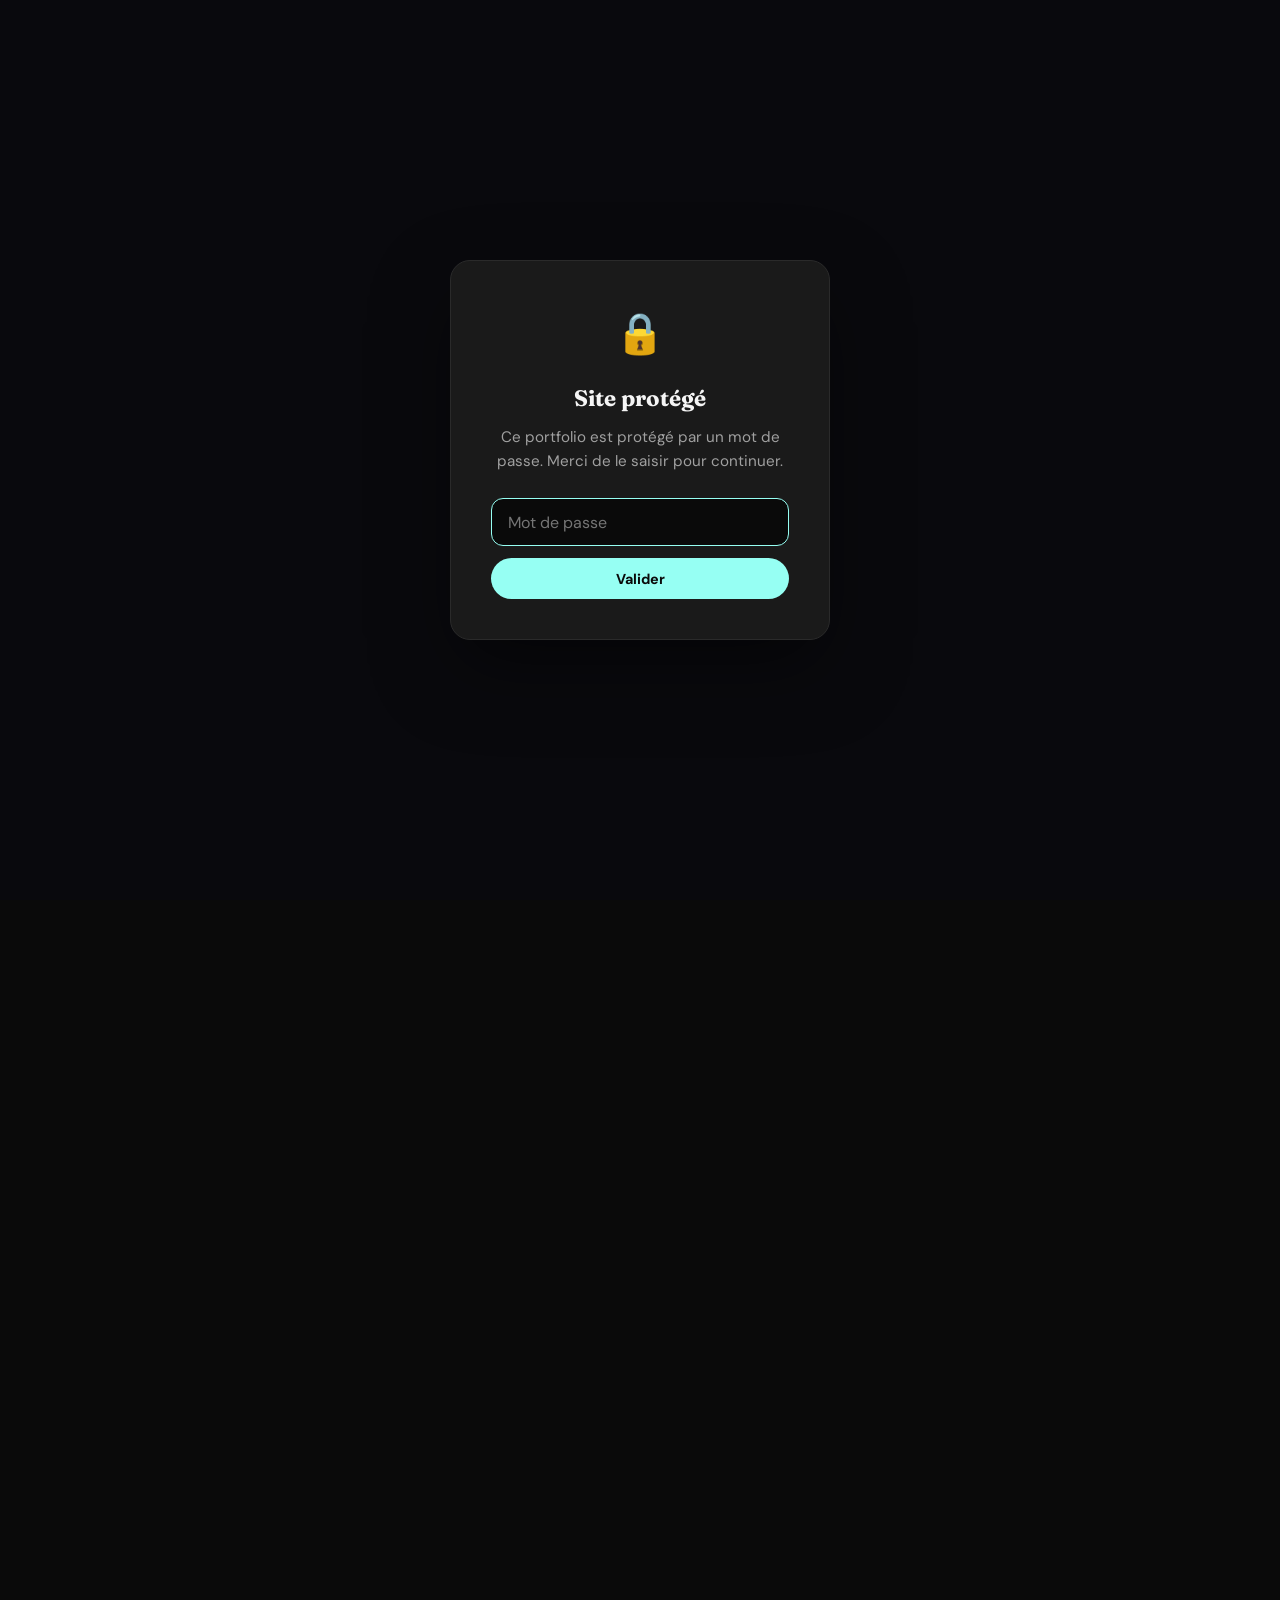
==== commit e954bb6b: "Améliore le portfolio et recentre la veille sur les EDR/XDR - Veille : sujet unique (EDR/XDR après l" ====
--- a/index.html
+++ b/index.html
@@ -19,17 +19,17 @@
     <link rel="stylesheet" href="style.css">
 </head>
 <body>
-    <div class="cursor-glow"></div>
+    <div class="cursor-glow" aria-hidden="true"></div>
 
     <header>
-        <div class="logo">Portfolio - Melvyn</div>
+        <a href="index.html" class="logo">Portfolio - Melvyn</a>
 
         <!-- Menu Burger -->
-        <div class="menu-toggle" id="menuToggle">
+        <button type="button" class="menu-toggle" id="menuToggle" aria-label="Ouvrir le menu" aria-expanded="false" aria-controls="nav">
             <span></span>
             <span></span>
             <span></span>
-        </div>
+        </button>
 
         <nav id="nav">
             <a href="index.html" class="active">Accueil</a>
@@ -69,7 +69,35 @@
                 </a>
             </div>
         </div>
-        <div class="hero-decoration"></div>
+        <div class="hero-decoration" aria-hidden="true"></div>
+    </section>
+
+    <section class="home-overview" aria-labelledby="overviewTitle">
+        <div class="container">
+            <h2 class="section-title" id="overviewTitle">En <span class="accent-text">bref</span></h2>
+            <div class="home-stats">
+                <div class="home-stat"><span class="home-stat-value">6</span><span class="home-stat-label">stages en entreprise et collectivités</span></div>
+                <div class="home-stat"><span class="home-stat-value">2021</span><span class="home-stat-label">début de mon parcours en systèmes numériques</span></div>
+                <div class="home-stat"><span class="home-stat-value">2</span><span class="home-stat-label">projets d'infrastructure documentés</span></div>
+            </div>
+            <div class="home-cards">
+                <a href="experiences.html" class="home-card">
+                    <span class="home-card-kicker">Terrain</span>
+                    <h3>Expériences</h3>
+                    <p>Du raccordement fibre chez Orange au déploiement de l'XDR CrowdStrike Falcon au Département du Val-de-Marne.</p>
+                </a>
+                <a href="projets.html" class="home-card">
+                    <span class="home-card-kicker">Réalisations</span>
+                    <h3>Projets</h3>
+                    <p>Domaine Active Directory avec GPO, gestion de parc avec GLPI et FusionInventory, serveurs de jeu.</p>
+                </a>
+                <a href="veille.html" class="home-card">
+                    <span class="home-card-kicker">Veille technologique</span>
+                    <h3>EDR / XDR</h3>
+                    <p>Comment protéger les postes de travail sans mettre en danger leur stabilité, après la panne CrowdStrike de 2024.</p>
+                </a>
+            </div>
+        </div>
     </section>
 
     <footer>
@@ -80,9 +108,9 @@
             </div>
             <div class="footer-links">
                 <a href="mailto:votre@email.com">Email</a>
-                <a href="https://github.com/TartiFloux" target="_blank">GitHub</a>
-                <a href="https://linkedin.com/in/leguaymelvyn" target="_blank">LinkedIn</a>
-                <a href="https://drive.google.com/file/d/1U8oiVSxj1oqTdxWoufsMnDy12orH7d-z/view" target="_blank">CV</a>
+                <a href="https://github.com/TartiFloux" target="_blank" rel="noopener">GitHub</a>
+                <a href="https://linkedin.com/in/leguaymelvyn" target="_blank" rel="noopener">LinkedIn</a>
+                <a href="https://drive.google.com/file/d/1U8oiVSxj1oqTdxWoufsMnDy12orH7d-z/view" target="_blank" rel="noopener">CV</a>
             </div>
         </div>
     </footer>
--- a/style.css
+++ b/style.css
@@ -1712,3 +1712,381 @@
         grid-template-columns: 1fr;
     }
 }
+
+/* =========================================================
+   AMÉLIORATIONS 2026-11
+   ========================================================= */
+
+/* Logo cliquable */
+a.logo {
+    text-decoration: none;
+}
+
+/* Le burger est maintenant un vrai <button> : on retire le style natif */
+button.menu-toggle {
+    background: none;
+    border: none;
+    padding: 0.5rem;
+    margin: -0.5rem;
+}
+
+@media (max-width: 968px) {
+    button.menu-toggle {
+        display: flex;
+    }
+}
+
+/* Pas de halo de curseur sur les écrans tactiles */
+@media (hover: none) {
+    .cursor-glow {
+        display: none;
+    }
+}
+
+/* Listes des projets phares : le texte reste d'un seul bloc */
+.project-feature-list li > span:last-child {
+    flex: 1;
+    min-width: 0;
+}
+
+/* Visuels des projets sans image (icône sur dégradé) */
+.project-image--icon {
+    display: flex;
+    align-items: center;
+    justify-content: center;
+    font-size: 4.5rem;
+    background: linear-gradient(135deg, rgba(150, 255, 243, 0.12) 0%, var(--bg-primary) 100%);
+}
+
+/* ---------- Accueil : section « En bref » ---------- */
+.home-overview {
+    padding: 6rem 4rem;
+    border-top: 1px solid var(--border);
+}
+
+.home-stats {
+    display: grid;
+    grid-template-columns: repeat(3, 1fr);
+    gap: 1.5rem;
+    margin-bottom: 3rem;
+}
+
+.home-stat {
+    display: flex;
+    flex-direction: column;
+    gap: 0.4rem;
+    padding: 1.75rem;
+    border: 1px solid var(--border);
+    border-radius: 20px;
+    background: var(--bg-secondary);
+}
+
+.home-stat-value {
+    font-family: 'Fraunces', serif;
+    font-size: 2.75rem;
+    font-weight: 800;
+    color: var(--accent);
+    line-height: 1;
+}
+
+.home-stat-label {
+    color: var(--text-secondary);
+    font-size: 0.95rem;
+}
+
+.home-cards {
+    display: grid;
+    grid-template-columns: repeat(3, 1fr);
+    gap: 1.5rem;
+}
+
+.home-card {
+    display: block;
+    padding: 2rem;
+    border: 1px solid var(--border);
+    border-radius: 20px;
+    background: var(--bg-secondary);
+    color: var(--text-primary);
+    text-decoration: none;
+    transition: border-color 0.3s ease, transform 0.3s ease;
+}
+
+.home-card:hover {
+    border-color: var(--accent);
+    transform: translateY(-4px);
+}
+
+.home-card-kicker {
+    display: block;
+    color: var(--accent);
+    font-size: 0.8rem;
+    font-weight: 700;
+    text-transform: uppercase;
+    letter-spacing: 0.08em;
+    margin-bottom: 0.6rem;
+}
+
+.home-card h3 {
+    font-family: 'Fraunces', serif;
+    font-size: 1.5rem;
+    margin-bottom: 0.6rem;
+}
+
+.home-card h3::after {
+    content: ' →';
+    color: var(--accent);
+}
+
+.home-card p {
+    color: var(--text-secondary);
+    font-size: 0.95rem;
+}
+
+/* ---------- Veille : sujet ---------- */
+.veille-heading {
+    font-family: 'Fraunces', serif;
+    font-size: 2rem;
+    font-weight: 600;
+    margin: 5rem 0 2rem;
+}
+
+.veille-subject {
+    padding: 3rem;
+    border: 1px solid var(--accent);
+    border-radius: 24px;
+    background: linear-gradient(135deg, rgba(150, 255, 243, 0.08) 0%, var(--bg-secondary) 60%);
+}
+
+.veille-subject-kicker {
+    display: inline-block;
+    color: var(--accent);
+    font-size: 0.85rem;
+    font-weight: 700;
+    margin-bottom: 1rem;
+}
+
+.veille-subject h3 {
+    font-family: 'Fraunces', serif;
+    font-size: clamp(1.8rem, 4vw, 2.8rem);
+    line-height: 1.15;
+    margin-bottom: 1.5rem;
+    max-width: 900px;
+}
+
+.veille-subject-question {
+    font-size: 1.15rem;
+    color: var(--text-primary);
+    max-width: 850px;
+    padding-left: 1.25rem;
+    border-left: 3px solid var(--accent);
+    margin-bottom: 2rem;
+}
+
+.veille-subject-question strong {
+    color: var(--accent);
+}
+
+.veille-subject-why h4 {
+    font-size: 0.85rem;
+    text-transform: uppercase;
+    letter-spacing: 0.08em;
+    color: var(--text-secondary);
+    margin-bottom: 0.5rem;
+}
+
+.veille-subject-why p {
+    color: var(--text-secondary);
+    max-width: 850px;
+    line-height: 1.8;
+}
+
+.veille-subject-why strong {
+    color: var(--text-primary);
+}
+
+/* ---------- Veille : notions clés ---------- */
+.veille-defs {
+    display: grid;
+    grid-template-columns: repeat(auto-fit, minmax(280px, 1fr));
+    gap: 1.25rem;
+}
+
+.veille-def {
+    padding: 1.5rem;
+    border: 1px solid var(--border);
+    border-radius: 16px;
+    background: var(--bg-secondary);
+}
+
+.veille-def-term {
+    display: inline-block;
+    font-family: 'Fraunces', serif;
+    font-size: 1.25rem;
+    font-weight: 600;
+    color: var(--accent);
+    margin-bottom: 0.5rem;
+}
+
+.veille-def p {
+    color: var(--text-secondary);
+    font-size: 0.95rem;
+}
+
+/* ---------- Veille : chronologie ---------- */
+.veille-timeline {
+    list-style: none;
+    position: relative;
+    padding-left: 2rem;
+    border-left: 2px solid var(--border);
+    display: flex;
+    flex-direction: column;
+    gap: 2.25rem;
+}
+
+.veille-timeline li {
+    position: relative;
+}
+
+.veille-timeline li::before {
+    content: '';
+    position: absolute;
+    left: calc(-2rem - 7px);
+    top: 0.35rem;
+    width: 12px;
+    height: 12px;
+    border-radius: 50%;
+    background: var(--accent);
+    box-shadow: 0 0 0 4px var(--bg-primary);
+}
+
+.veille-timeline-date {
+    color: var(--accent);
+    font-size: 0.85rem;
+    font-weight: 700;
+}
+
+.veille-timeline h4 {
+    font-family: 'Fraunces', serif;
+    font-size: 1.3rem;
+    font-weight: 600;
+    margin: 0.2rem 0 0.4rem;
+}
+
+.veille-timeline p {
+    color: var(--text-secondary);
+    max-width: 800px;
+}
+
+/* ---------- Veille : enjeux ---------- */
+.veille-stakes {
+    display: grid;
+    grid-template-columns: repeat(auto-fit, minmax(240px, 1fr));
+    gap: 1.25rem;
+    margin-bottom: 5rem;
+}
+
+.veille-stake {
+    padding: 1.75rem;
+    border: 1px solid var(--border);
+    border-radius: 16px;
+    background: var(--bg-secondary);
+}
+
+.veille-stake-icon {
+    font-size: 1.8rem;
+    display: block;
+    margin-bottom: 0.75rem;
+}
+
+.veille-stake h4 {
+    font-size: 1.05rem;
+    margin-bottom: 0.5rem;
+}
+
+.veille-stake p {
+    color: var(--text-secondary);
+    font-size: 0.95rem;
+}
+
+/* ---------- Veille : méthode & sources ---------- */
+.veille-method {
+    display: grid;
+    grid-template-columns: repeat(3, 1fr);
+    gap: 1.5rem;
+    margin-bottom: 2.5rem;
+}
+
+.veille-method-step {
+    padding: 1.5rem;
+    border-radius: 16px;
+    background: var(--bg-primary);
+    border: 1px solid var(--border);
+}
+
+.veille-method-num {
+    display: inline-flex;
+    align-items: center;
+    justify-content: center;
+    width: 32px;
+    height: 32px;
+    border-radius: 50%;
+    background: var(--accent);
+    color: var(--bg-primary);
+    font-weight: 700;
+    margin-bottom: 0.75rem;
+}
+
+.veille-method-step h4 {
+    margin-bottom: 0.4rem;
+}
+
+.veille-method-step p {
+    color: var(--text-secondary);
+    font-size: 0.95rem;
+}
+
+.veille-sources-subtitle {
+    font-size: 0.85rem;
+    text-transform: uppercase;
+    letter-spacing: 0.08em;
+    color: var(--text-secondary);
+    margin-bottom: 1rem;
+}
+
+.veille-live-error a {
+    color: var(--accent);
+}
+
+/* ---------- Responsive ---------- */
+@media (max-width: 900px) {
+    .home-stats,
+    .home-cards,
+    .veille-method {
+        grid-template-columns: 1fr;
+    }
+}
+
+@media (max-width: 768px) {
+    .home-overview {
+        padding: 4rem 1.5rem;
+    }
+
+    .veille-subject,
+    .veille-sources {
+        padding: 1.75rem;
+    }
+
+    .veille-articles {
+        grid-template-columns: 1fr;
+    }
+
+    .project-card {
+        min-width: 0;
+        flex: 0 0 85%;
+        max-width: 85%;
+    }
+
+    .project-card .project-tags {
+        flex-wrap: wrap;
+    }
+}
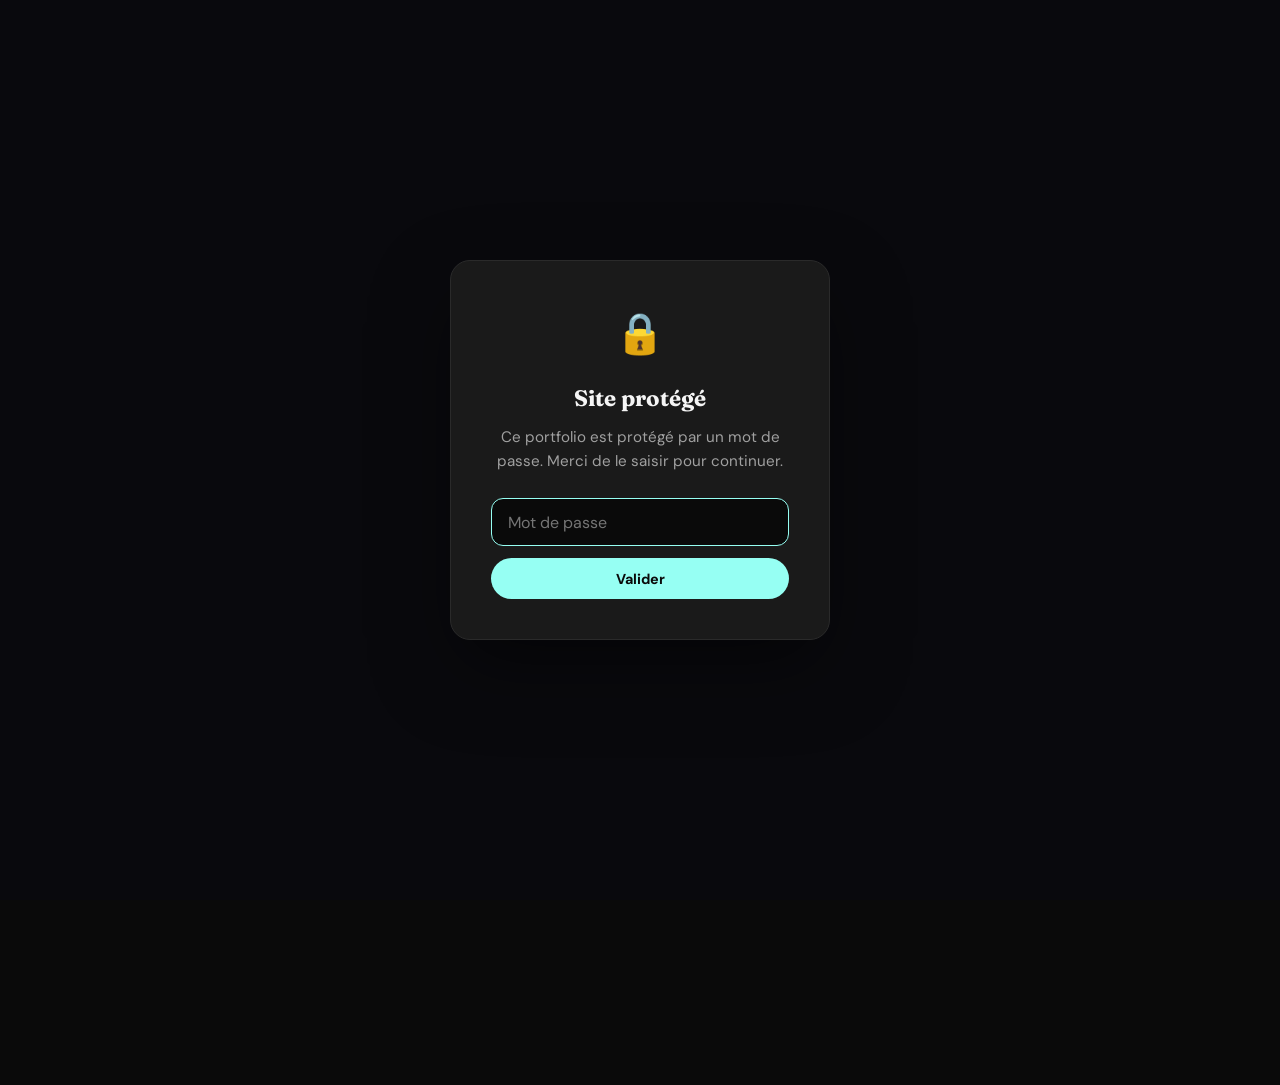
==== commit f21af5b2: "Annule les modifications du portfolio (retour à la version précédente) This reverts commit e954bb6. " ====
--- a/index.html
+++ b/index.html
@@ -19,17 +19,17 @@
     <link rel="stylesheet" href="style.css">
 </head>
 <body>
-    <div class="cursor-glow" aria-hidden="true"></div>
+    <div class="cursor-glow"></div>
 
     <header>
-        <a href="index.html" class="logo">Portfolio - Melvyn</a>
+        <div class="logo">Portfolio - Melvyn</div>
 
         <!-- Menu Burger -->
-        <button type="button" class="menu-toggle" id="menuToggle" aria-label="Ouvrir le menu" aria-expanded="false" aria-controls="nav">
+        <div class="menu-toggle" id="menuToggle">
             <span></span>
             <span></span>
             <span></span>
-        </button>
+        </div>
 
         <nav id="nav">
             <a href="index.html" class="active">Accueil</a>
@@ -69,35 +69,7 @@
                 </a>
             </div>
         </div>
-        <div class="hero-decoration" aria-hidden="true"></div>
-    </section>
-
-    <section class="home-overview" aria-labelledby="overviewTitle">
-        <div class="container">
-            <h2 class="section-title" id="overviewTitle">En <span class="accent-text">bref</span></h2>
-            <div class="home-stats">
-                <div class="home-stat"><span class="home-stat-value">6</span><span class="home-stat-label">stages en entreprise et collectivités</span></div>
-                <div class="home-stat"><span class="home-stat-value">2021</span><span class="home-stat-label">début de mon parcours en systèmes numériques</span></div>
-                <div class="home-stat"><span class="home-stat-value">2</span><span class="home-stat-label">projets d'infrastructure documentés</span></div>
-            </div>
-            <div class="home-cards">
-                <a href="experiences.html" class="home-card">
-                    <span class="home-card-kicker">Terrain</span>
-                    <h3>Expériences</h3>
-                    <p>Du raccordement fibre chez Orange au déploiement de l'XDR CrowdStrike Falcon au Département du Val-de-Marne.</p>
-                </a>
-                <a href="projets.html" class="home-card">
-                    <span class="home-card-kicker">Réalisations</span>
-                    <h3>Projets</h3>
-                    <p>Domaine Active Directory avec GPO, gestion de parc avec GLPI et FusionInventory, serveurs de jeu.</p>
-                </a>
-                <a href="veille.html" class="home-card">
-                    <span class="home-card-kicker">Veille technologique</span>
-                    <h3>EDR / XDR</h3>
-                    <p>Comment protéger les postes de travail sans mettre en danger leur stabilité, après la panne CrowdStrike de 2024.</p>
-                </a>
-            </div>
-        </div>
+        <div class="hero-decoration"></div>
     </section>
 
     <footer>
@@ -108,9 +80,9 @@
             </div>
             <div class="footer-links">
                 <a href="mailto:votre@email.com">Email</a>
-                <a href="https://github.com/TartiFloux" target="_blank" rel="noopener">GitHub</a>
-                <a href="https://linkedin.com/in/leguaymelvyn" target="_blank" rel="noopener">LinkedIn</a>
-                <a href="https://drive.google.com/file/d/1U8oiVSxj1oqTdxWoufsMnDy12orH7d-z/view" target="_blank" rel="noopener">CV</a>
+                <a href="https://github.com/TartiFloux" target="_blank">GitHub</a>
+                <a href="https://linkedin.com/in/leguaymelvyn" target="_blank">LinkedIn</a>
+                <a href="https://drive.google.com/file/d/1U8oiVSxj1oqTdxWoufsMnDy12orH7d-z/view" target="_blank">CV</a>
             </div>
         </div>
     </footer>
--- a/style.css
+++ b/style.css
@@ -1712,381 +1712,3 @@
         grid-template-columns: 1fr;
     }
 }
-
-/* =========================================================
-   AMÉLIORATIONS 2026-11
-   ========================================================= */
-
-/* Logo cliquable */
-a.logo {
-    text-decoration: none;
-}
-
-/* Le burger est maintenant un vrai <button> : on retire le style natif */
-button.menu-toggle {
-    background: none;
-    border: none;
-    padding: 0.5rem;
-    margin: -0.5rem;
-}
-
-@media (max-width: 968px) {
-    button.menu-toggle {
-        display: flex;
-    }
-}
-
-/* Pas de halo de curseur sur les écrans tactiles */
-@media (hover: none) {
-    .cursor-glow {
-        display: none;
-    }
-}
-
-/* Listes des projets phares : le texte reste d'un seul bloc */
-.project-feature-list li > span:last-child {
-    flex: 1;
-    min-width: 0;
-}
-
-/* Visuels des projets sans image (icône sur dégradé) */
-.project-image--icon {
-    display: flex;
-    align-items: center;
-    justify-content: center;
-    font-size: 4.5rem;
-    background: linear-gradient(135deg, rgba(150, 255, 243, 0.12) 0%, var(--bg-primary) 100%);
-}
-
-/* ---------- Accueil : section « En bref » ---------- */
-.home-overview {
-    padding: 6rem 4rem;
-    border-top: 1px solid var(--border);
-}
-
-.home-stats {
-    display: grid;
-    grid-template-columns: repeat(3, 1fr);
-    gap: 1.5rem;
-    margin-bottom: 3rem;
-}
-
-.home-stat {
-    display: flex;
-    flex-direction: column;
-    gap: 0.4rem;
-    padding: 1.75rem;
-    border: 1px solid var(--border);
-    border-radius: 20px;
-    background: var(--bg-secondary);
-}
-
-.home-stat-value {
-    font-family: 'Fraunces', serif;
-    font-size: 2.75rem;
-    font-weight: 800;
-    color: var(--accent);
-    line-height: 1;
-}
-
-.home-stat-label {
-    color: var(--text-secondary);
-    font-size: 0.95rem;
-}
-
-.home-cards {
-    display: grid;
-    grid-template-columns: repeat(3, 1fr);
-    gap: 1.5rem;
-}
-
-.home-card {
-    display: block;
-    padding: 2rem;
-    border: 1px solid var(--border);
-    border-radius: 20px;
-    background: var(--bg-secondary);
-    color: var(--text-primary);
-    text-decoration: none;
-    transition: border-color 0.3s ease, transform 0.3s ease;
-}
-
-.home-card:hover {
-    border-color: var(--accent);
-    transform: translateY(-4px);
-}
-
-.home-card-kicker {
-    display: block;
-    color: var(--accent);
-    font-size: 0.8rem;
-    font-weight: 700;
-    text-transform: uppercase;
-    letter-spacing: 0.08em;
-    margin-bottom: 0.6rem;
-}
-
-.home-card h3 {
-    font-family: 'Fraunces', serif;
-    font-size: 1.5rem;
-    margin-bottom: 0.6rem;
-}
-
-.home-card h3::after {
-    content: ' →';
-    color: var(--accent);
-}
-
-.home-card p {
-    color: var(--text-secondary);
-    font-size: 0.95rem;
-}
-
-/* ---------- Veille : sujet ---------- */
-.veille-heading {
-    font-family: 'Fraunces', serif;
-    font-size: 2rem;
-    font-weight: 600;
-    margin: 5rem 0 2rem;
-}
-
-.veille-subject {
-    padding: 3rem;
-    border: 1px solid var(--accent);
-    border-radius: 24px;
-    background: linear-gradient(135deg, rgba(150, 255, 243, 0.08) 0%, var(--bg-secondary) 60%);
-}
-
-.veille-subject-kicker {
-    display: inline-block;
-    color: var(--accent);
-    font-size: 0.85rem;
-    font-weight: 700;
-    margin-bottom: 1rem;
-}
-
-.veille-subject h3 {
-    font-family: 'Fraunces', serif;
-    font-size: clamp(1.8rem, 4vw, 2.8rem);
-    line-height: 1.15;
-    margin-bottom: 1.5rem;
-    max-width: 900px;
-}
-
-.veille-subject-question {
-    font-size: 1.15rem;
-    color: var(--text-primary);
-    max-width: 850px;
-    padding-left: 1.25rem;
-    border-left: 3px solid var(--accent);
-    margin-bottom: 2rem;
-}
-
-.veille-subject-question strong {
-    color: var(--accent);
-}
-
-.veille-subject-why h4 {
-    font-size: 0.85rem;
-    text-transform: uppercase;
-    letter-spacing: 0.08em;
-    color: var(--text-secondary);
-    margin-bottom: 0.5rem;
-}
-
-.veille-subject-why p {
-    color: var(--text-secondary);
-    max-width: 850px;
-    line-height: 1.8;
-}
-
-.veille-subject-why strong {
-    color: var(--text-primary);
-}
-
-/* ---------- Veille : notions clés ---------- */
-.veille-defs {
-    display: grid;
-    grid-template-columns: repeat(auto-fit, minmax(280px, 1fr));
-    gap: 1.25rem;
-}
-
-.veille-def {
-    padding: 1.5rem;
-    border: 1px solid var(--border);
-    border-radius: 16px;
-    background: var(--bg-secondary);
-}
-
-.veille-def-term {
-    display: inline-block;
-    font-family: 'Fraunces', serif;
-    font-size: 1.25rem;
-    font-weight: 600;
-    color: var(--accent);
-    margin-bottom: 0.5rem;
-}
-
-.veille-def p {
-    color: var(--text-secondary);
-    font-size: 0.95rem;
-}
-
-/* ---------- Veille : chronologie ---------- */
-.veille-timeline {
-    list-style: none;
-    position: relative;
-    padding-left: 2rem;
-    border-left: 2px solid var(--border);
-    display: flex;
-    flex-direction: column;
-    gap: 2.25rem;
-}
-
-.veille-timeline li {
-    position: relative;
-}
-
-.veille-timeline li::before {
-    content: '';
-    position: absolute;
-    left: calc(-2rem - 7px);
-    top: 0.35rem;
-    width: 12px;
-    height: 12px;
-    border-radius: 50%;
-    background: var(--accent);
-    box-shadow: 0 0 0 4px var(--bg-primary);
-}
-
-.veille-timeline-date {
-    color: var(--accent);
-    font-size: 0.85rem;
-    font-weight: 700;
-}
-
-.veille-timeline h4 {
-    font-family: 'Fraunces', serif;
-    font-size: 1.3rem;
-    font-weight: 600;
-    margin: 0.2rem 0 0.4rem;
-}
-
-.veille-timeline p {
-    color: var(--text-secondary);
-    max-width: 800px;
-}
-
-/* ---------- Veille : enjeux ---------- */
-.veille-stakes {
-    display: grid;
-    grid-template-columns: repeat(auto-fit, minmax(240px, 1fr));
-    gap: 1.25rem;
-    margin-bottom: 5rem;
-}
-
-.veille-stake {
-    padding: 1.75rem;
-    border: 1px solid var(--border);
-    border-radius: 16px;
-    background: var(--bg-secondary);
-}
-
-.veille-stake-icon {
-    font-size: 1.8rem;
-    display: block;
-    margin-bottom: 0.75rem;
-}
-
-.veille-stake h4 {
-    font-size: 1.05rem;
-    margin-bottom: 0.5rem;
-}
-
-.veille-stake p {
-    color: var(--text-secondary);
-    font-size: 0.95rem;
-}
-
-/* ---------- Veille : méthode & sources ---------- */
-.veille-method {
-    display: grid;
-    grid-template-columns: repeat(3, 1fr);
-    gap: 1.5rem;
-    margin-bottom: 2.5rem;
-}
-
-.veille-method-step {
-    padding: 1.5rem;
-    border-radius: 16px;
-    background: var(--bg-primary);
-    border: 1px solid var(--border);
-}
-
-.veille-method-num {
-    display: inline-flex;
-    align-items: center;
-    justify-content: center;
-    width: 32px;
-    height: 32px;
-    border-radius: 50%;
-    background: var(--accent);
-    color: var(--bg-primary);
-    font-weight: 700;
-    margin-bottom: 0.75rem;
-}
-
-.veille-method-step h4 {
-    margin-bottom: 0.4rem;
-}
-
-.veille-method-step p {
-    color: var(--text-secondary);
-    font-size: 0.95rem;
-}
-
-.veille-sources-subtitle {
-    font-size: 0.85rem;
-    text-transform: uppercase;
-    letter-spacing: 0.08em;
-    color: var(--text-secondary);
-    margin-bottom: 1rem;
-}
-
-.veille-live-error a {
-    color: var(--accent);
-}
-
-/* ---------- Responsive ---------- */
-@media (max-width: 900px) {
-    .home-stats,
-    .home-cards,
-    .veille-method {
-        grid-template-columns: 1fr;
-    }
-}
-
-@media (max-width: 768px) {
-    .home-overview {
-        padding: 4rem 1.5rem;
-    }
-
-    .veille-subject,
-    .veille-sources {
-        padding: 1.75rem;
-    }
-
-    .veille-articles {
-        grid-template-columns: 1fr;
-    }
-
-    .project-card {
-        min-width: 0;
-        flex: 0 0 85%;
-        max-width: 85%;
-    }
-
-    .project-card .project-tags {
-        flex-wrap: wrap;
-    }
-}
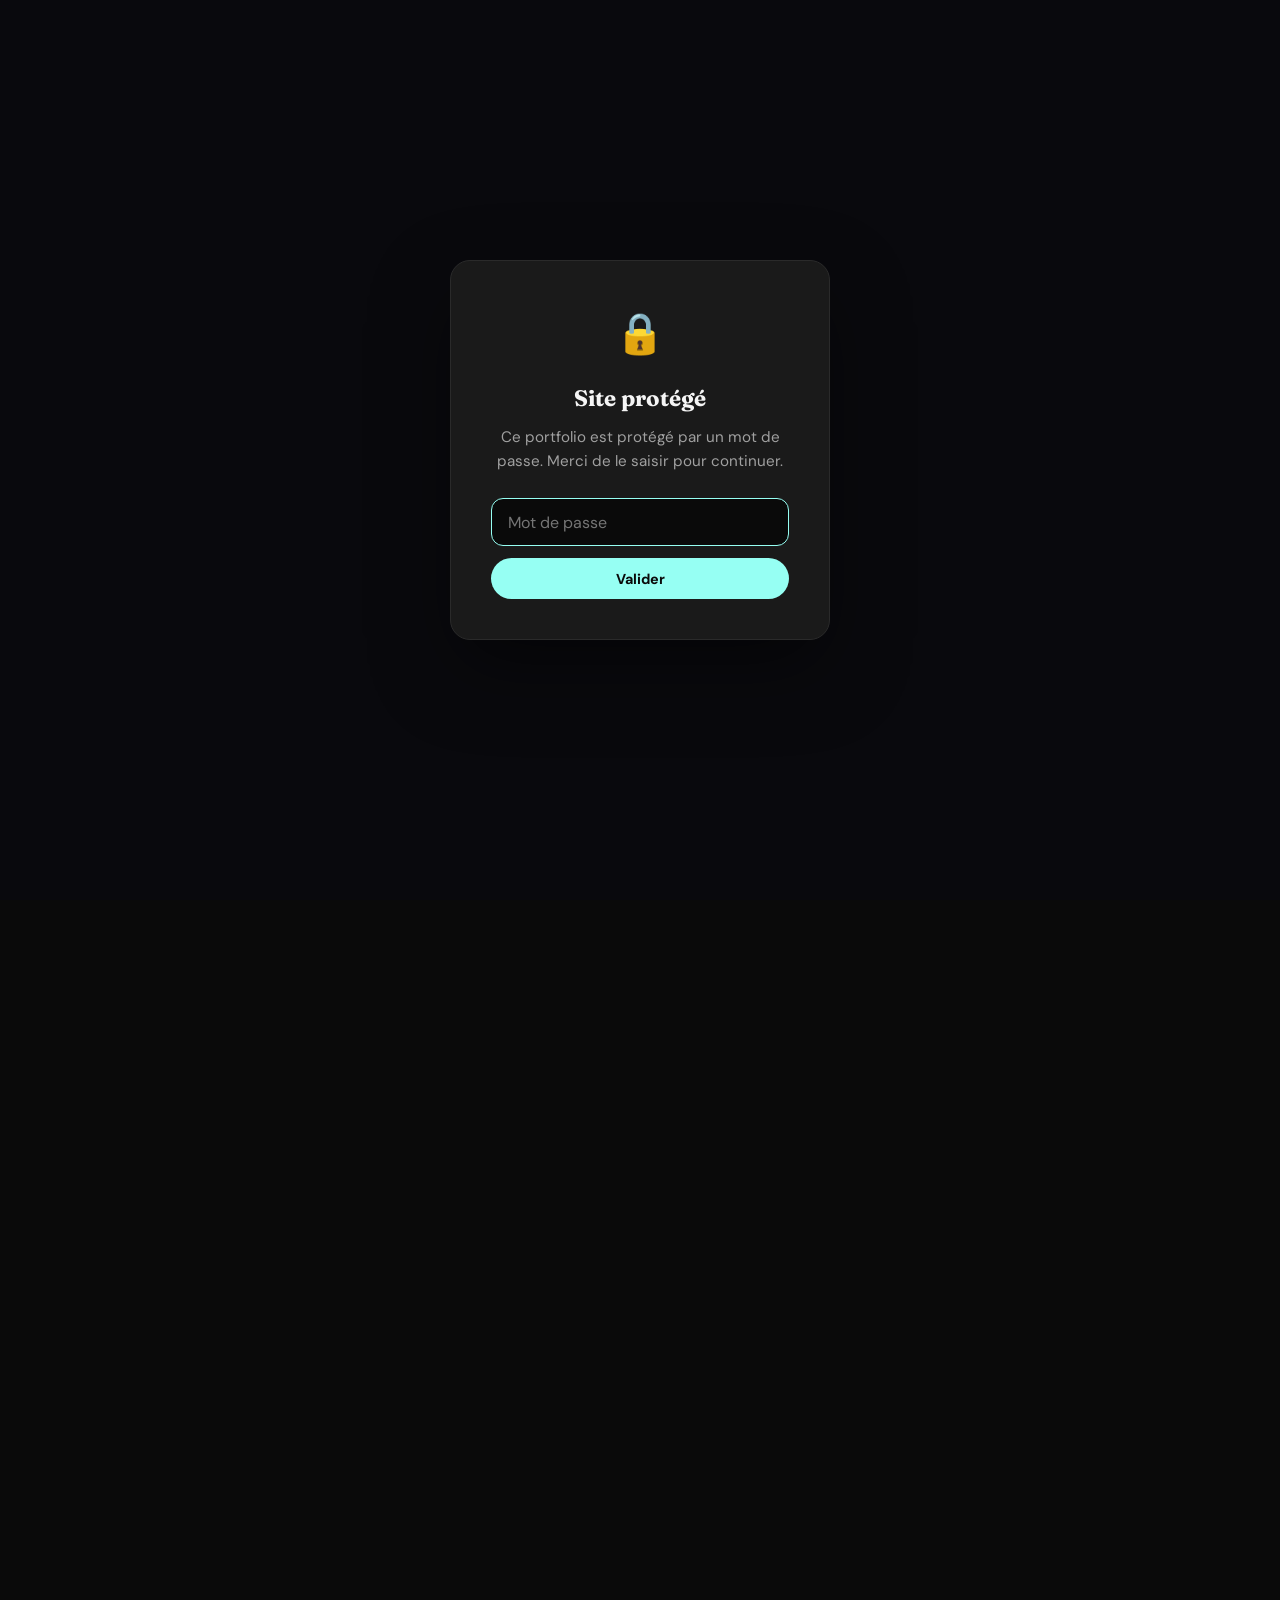
==== commit de79cfa5: "Repart de la version publiée sur main Co-Authored-By: Claude Opus 5.5 <noreply@anthropic.com> Claude" ====
--- a/index.html
+++ b/index.html
@@ -19,17 +19,17 @@
     <link rel="stylesheet" href="style.css">
 </head>
 <body>
-    <div class="cursor-glow"></div>
+    <div class="cursor-glow" aria-hidden="true"></div>
 
     <header>
-        <div class="logo">Portfolio - Melvyn</div>
+        <a href="index.html" class="logo">Portfolio - Melvyn</a>
 
         <!-- Menu Burger -->
-        <div class="menu-toggle" id="menuToggle">
+        <button type="button" class="menu-toggle" id="menuToggle" aria-label="Ouvrir le menu" aria-expanded="false" aria-controls="nav">
             <span></span>
             <span></span>
             <span></span>
-        </div>
+        </button>
 
         <nav id="nav">
             <a href="index.html" class="active">Accueil</a>
@@ -69,7 +69,35 @@
                 </a>
             </div>
         </div>
-        <div class="hero-decoration"></div>
+        <div class="hero-decoration" aria-hidden="true"></div>
+    </section>
+
+    <section class="home-overview" aria-labelledby="overviewTitle">
+        <div class="container">
+            <h2 class="section-title" id="overviewTitle">En <span class="accent-text">bref</span></h2>
+            <div class="home-stats">
+                <div class="home-stat"><span class="home-stat-value">6</span><span class="home-stat-label">stages en entreprise et collectivités</span></div>
+                <div class="home-stat"><span class="home-stat-value">2021</span><span class="home-stat-label">début de mon parcours en systèmes numériques</span></div>
+                <div class="home-stat"><span class="home-stat-value">2</span><span class="home-stat-label">projets d'infrastructure documentés</span></div>
+            </div>
+            <div class="home-cards">
+                <a href="experiences.html" class="home-card">
+                    <span class="home-card-kicker">Terrain</span>
+                    <h3>Expériences</h3>
+                    <p>Du raccordement fibre chez Orange au déploiement de l'XDR CrowdStrike Falcon au Département du Val-de-Marne.</p>
+                </a>
+                <a href="projets.html" class="home-card">
+                    <span class="home-card-kicker">Réalisations</span>
+                    <h3>Projets</h3>
+                    <p>Domaine Active Directory avec GPO, gestion de parc avec GLPI et FusionInventory, serveurs de jeu.</p>
+                </a>
+                <a href="veille.html" class="home-card">
+                    <span class="home-card-kicker">Veille technologique</span>
+                    <h3>EDR / XDR</h3>
+                    <p>Comment protéger les postes de travail sans mettre en danger leur stabilité, après la panne CrowdStrike de 2024.</p>
+                </a>
+            </div>
+        </div>
     </section>
 
     <footer>
@@ -80,9 +108,9 @@
             </div>
             <div class="footer-links">
                 <a href="mailto:votre@email.com">Email</a>
-                <a href="https://github.com/TartiFloux" target="_blank">GitHub</a>
-                <a href="https://linkedin.com/in/leguaymelvyn" target="_blank">LinkedIn</a>
-                <a href="https://drive.google.com/file/d/1U8oiVSxj1oqTdxWoufsMnDy12orH7d-z/view" target="_blank">CV</a>
+                <a href="https://github.com/TartiFloux" target="_blank" rel="noopener">GitHub</a>
+                <a href="https://linkedin.com/in/leguaymelvyn" target="_blank" rel="noopener">LinkedIn</a>
+                <a href="https://drive.google.com/file/d/1U8oiVSxj1oqTdxWoufsMnDy12orH7d-z/view" target="_blank" rel="noopener">CV</a>
             </div>
         </div>
     </footer>
--- a/style.css
+++ b/style.css
@@ -1712,3 +1712,381 @@
         grid-template-columns: 1fr;
     }
 }
+
+/* =========================================================
+   AMÉLIORATIONS 2026-11
+   ========================================================= */
+
+/* Logo cliquable */
+a.logo {
+    text-decoration: none;
+}
+
+/* Le burger est maintenant un vrai <button> : on retire le style natif */
+button.menu-toggle {
+    background: none;
+    border: none;
+    padding: 0.5rem;
+    margin: -0.5rem;
+}
+
+@media (max-width: 968px) {
+    button.menu-toggle {
+        display: flex;
+    }
+}
+
+/* Pas de halo de curseur sur les écrans tactiles */
+@media (hover: none) {
+    .cursor-glow {
+        display: none;
+    }
+}
+
+/* Listes des projets phares : le texte reste d'un seul bloc */
+.project-feature-list li > span:last-child {
+    flex: 1;
+    min-width: 0;
+}
+
+/* Visuels des projets sans image (icône sur dégradé) */
+.project-image--icon {
+    display: flex;
+    align-items: center;
+    justify-content: center;
+    font-size: 4.5rem;
+    background: linear-gradient(135deg, rgba(150, 255, 243, 0.12) 0%, var(--bg-primary) 100%);
+}
+
+/* ---------- Accueil : section « En bref » ---------- */
+.home-overview {
+    padding: 6rem 4rem;
+    border-top: 1px solid var(--border);
+}
+
+.home-stats {
+    display: grid;
+    grid-template-columns: repeat(3, 1fr);
+    gap: 1.5rem;
+    margin-bottom: 3rem;
+}
+
+.home-stat {
+    display: flex;
+    flex-direction: column;
+    gap: 0.4rem;
+    padding: 1.75rem;
+    border: 1px solid var(--border);
+    border-radius: 20px;
+    background: var(--bg-secondary);
+}
+
+.home-stat-value {
+    font-family: 'Fraunces', serif;
+    font-size: 2.75rem;
+    font-weight: 800;
+    color: var(--accent);
+    line-height: 1;
+}
+
+.home-stat-label {
+    color: var(--text-secondary);
+    font-size: 0.95rem;
+}
+
+.home-cards {
+    display: grid;
+    grid-template-columns: repeat(3, 1fr);
+    gap: 1.5rem;
+}
+
+.home-card {
+    display: block;
+    padding: 2rem;
+    border: 1px solid var(--border);
+    border-radius: 20px;
+    background: var(--bg-secondary);
+    color: var(--text-primary);
+    text-decoration: none;
+    transition: border-color 0.3s ease, transform 0.3s ease;
+}
+
+.home-card:hover {
+    border-color: var(--accent);
+    transform: translateY(-4px);
+}
+
+.home-card-kicker {
+    display: block;
+    color: var(--accent);
+    font-size: 0.8rem;
+    font-weight: 700;
+    text-transform: uppercase;
+    letter-spacing: 0.08em;
+    margin-bottom: 0.6rem;
+}
+
+.home-card h3 {
+    font-family: 'Fraunces', serif;
+    font-size: 1.5rem;
+    margin-bottom: 0.6rem;
+}
+
+.home-card h3::after {
+    content: ' →';
+    color: var(--accent);
+}
+
+.home-card p {
+    color: var(--text-secondary);
+    font-size: 0.95rem;
+}
+
+/* ---------- Veille : sujet ---------- */
+.veille-heading {
+    font-family: 'Fraunces', serif;
+    font-size: 2rem;
+    font-weight: 600;
+    margin: 5rem 0 2rem;
+}
+
+.veille-subject {
+    padding: 3rem;
+    border: 1px solid var(--accent);
+    border-radius: 24px;
+    background: linear-gradient(135deg, rgba(150, 255, 243, 0.08) 0%, var(--bg-secondary) 60%);
+}
+
+.veille-subject-kicker {
+    display: inline-block;
+    color: var(--accent);
+    font-size: 0.85rem;
+    font-weight: 700;
+    margin-bottom: 1rem;
+}
+
+.veille-subject h3 {
+    font-family: 'Fraunces', serif;
+    font-size: clamp(1.8rem, 4vw, 2.8rem);
+    line-height: 1.15;
+    margin-bottom: 1.5rem;
+    max-width: 900px;
+}
+
+.veille-subject-question {
+    font-size: 1.15rem;
+    color: var(--text-primary);
+    max-width: 850px;
+    padding-left: 1.25rem;
+    border-left: 3px solid var(--accent);
+    margin-bottom: 2rem;
+}
+
+.veille-subject-question strong {
+    color: var(--accent);
+}
+
+.veille-subject-why h4 {
+    font-size: 0.85rem;
+    text-transform: uppercase;
+    letter-spacing: 0.08em;
+    color: var(--text-secondary);
+    margin-bottom: 0.5rem;
+}
+
+.veille-subject-why p {
+    color: var(--text-secondary);
+    max-width: 850px;
+    line-height: 1.8;
+}
+
+.veille-subject-why strong {
+    color: var(--text-primary);
+}
+
+/* ---------- Veille : notions clés ---------- */
+.veille-defs {
+    display: grid;
+    grid-template-columns: repeat(auto-fit, minmax(280px, 1fr));
+    gap: 1.25rem;
+}
+
+.veille-def {
+    padding: 1.5rem;
+    border: 1px solid var(--border);
+    border-radius: 16px;
+    background: var(--bg-secondary);
+}
+
+.veille-def-term {
+    display: inline-block;
+    font-family: 'Fraunces', serif;
+    font-size: 1.25rem;
+    font-weight: 600;
+    color: var(--accent);
+    margin-bottom: 0.5rem;
+}
+
+.veille-def p {
+    color: var(--text-secondary);
+    font-size: 0.95rem;
+}
+
+/* ---------- Veille : chronologie ---------- */
+.veille-timeline {
+    list-style: none;
+    position: relative;
+    padding-left: 2rem;
+    border-left: 2px solid var(--border);
+    display: flex;
+    flex-direction: column;
+    gap: 2.25rem;
+}
+
+.veille-timeline li {
+    position: relative;
+}
+
+.veille-timeline li::before {
+    content: '';
+    position: absolute;
+    left: calc(-2rem - 7px);
+    top: 0.35rem;
+    width: 12px;
+    height: 12px;
+    border-radius: 50%;
+    background: var(--accent);
+    box-shadow: 0 0 0 4px var(--bg-primary);
+}
+
+.veille-timeline-date {
+    color: var(--accent);
+    font-size: 0.85rem;
+    font-weight: 700;
+}
+
+.veille-timeline h4 {
+    font-family: 'Fraunces', serif;
+    font-size: 1.3rem;
+    font-weight: 600;
+    margin: 0.2rem 0 0.4rem;
+}
+
+.veille-timeline p {
+    color: var(--text-secondary);
+    max-width: 800px;
+}
+
+/* ---------- Veille : enjeux ---------- */
+.veille-stakes {
+    display: grid;
+    grid-template-columns: repeat(auto-fit, minmax(240px, 1fr));
+    gap: 1.25rem;
+    margin-bottom: 5rem;
+}
+
+.veille-stake {
+    padding: 1.75rem;
+    border: 1px solid var(--border);
+    border-radius: 16px;
+    background: var(--bg-secondary);
+}
+
+.veille-stake-icon {
+    font-size: 1.8rem;
+    display: block;
+    margin-bottom: 0.75rem;
+}
+
+.veille-stake h4 {
+    font-size: 1.05rem;
+    margin-bottom: 0.5rem;
+}
+
+.veille-stake p {
+    color: var(--text-secondary);
+    font-size: 0.95rem;
+}
+
+/* ---------- Veille : méthode & sources ---------- */
+.veille-method {
+    display: grid;
+    grid-template-columns: repeat(3, 1fr);
+    gap: 1.5rem;
+    margin-bottom: 2.5rem;
+}
+
+.veille-method-step {
+    padding: 1.5rem;
+    border-radius: 16px;
+    background: var(--bg-primary);
+    border: 1px solid var(--border);
+}
+
+.veille-method-num {
+    display: inline-flex;
+    align-items: center;
+    justify-content: center;
+    width: 32px;
+    height: 32px;
+    border-radius: 50%;
+    background: var(--accent);
+    color: var(--bg-primary);
+    font-weight: 700;
+    margin-bottom: 0.75rem;
+}
+
+.veille-method-step h4 {
+    margin-bottom: 0.4rem;
+}
+
+.veille-method-step p {
+    color: var(--text-secondary);
+    font-size: 0.95rem;
+}
+
+.veille-sources-subtitle {
+    font-size: 0.85rem;
+    text-transform: uppercase;
+    letter-spacing: 0.08em;
+    color: var(--text-secondary);
+    margin-bottom: 1rem;
+}
+
+.veille-live-error a {
+    color: var(--accent);
+}
+
+/* ---------- Responsive ---------- */
+@media (max-width: 900px) {
+    .home-stats,
+    .home-cards,
+    .veille-method {
+        grid-template-columns: 1fr;
+    }
+}
+
+@media (max-width: 768px) {
+    .home-overview {
+        padding: 4rem 1.5rem;
+    }
+
+    .veille-subject,
+    .veille-sources {
+        padding: 1.75rem;
+    }
+
+    .veille-articles {
+        grid-template-columns: 1fr;
+    }
+
+    .project-card {
+        min-width: 0;
+        flex: 0 0 85%;
+        max-width: 85%;
+    }
+
+    .project-card .project-tags {
+        flex-wrap: wrap;
+    }
+}
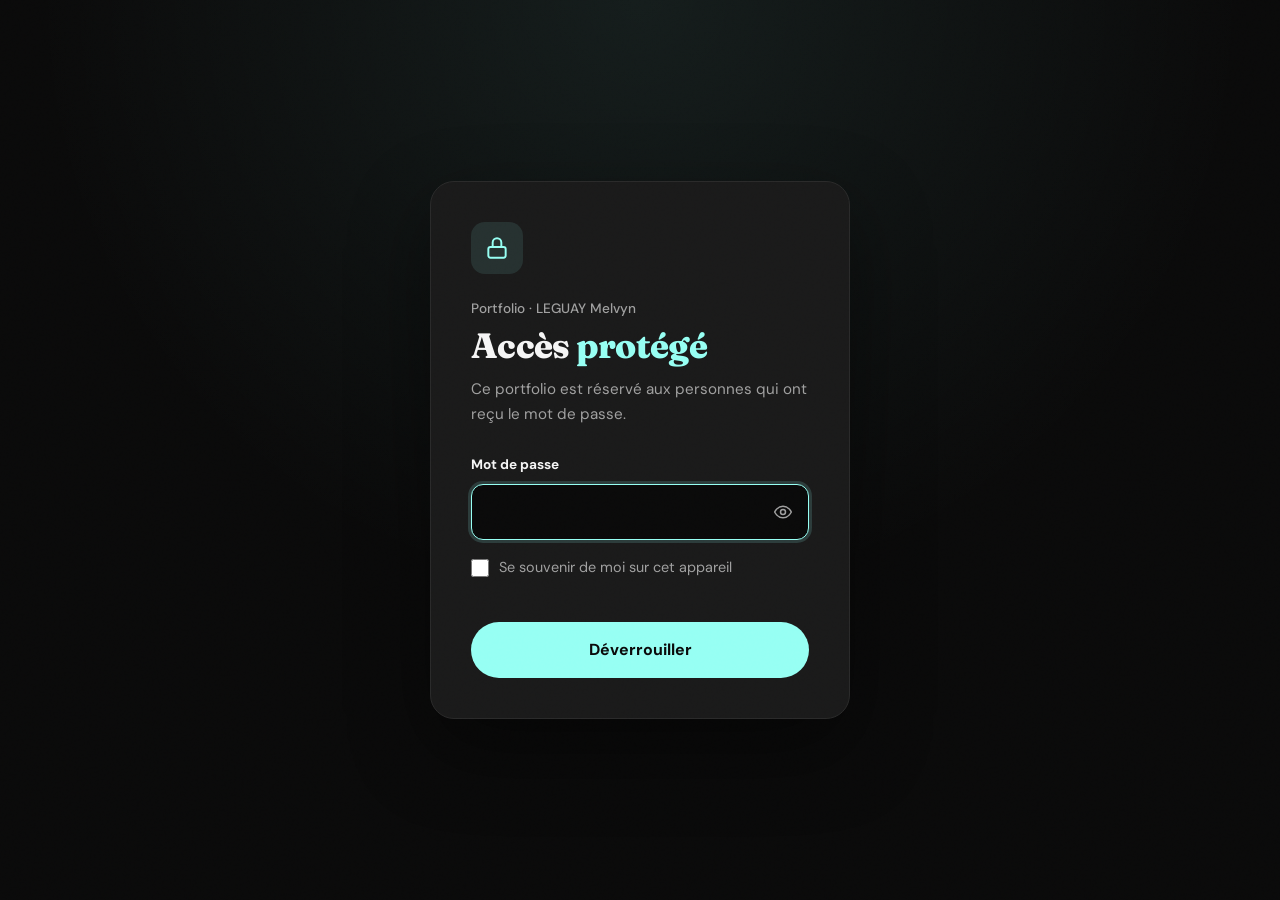
==== commit a7d891e1: "Chiffre le portfolio, refait les compétences et le contact, modernise les frises - Protection : le c" ====
--- a/index.html
+++ b/index.html
@@ -2,119 +2,17 @@
 <html lang="fr">
 <head>
     <meta charset="UTF-8">
-    <script>
-        (function () {
-            try {
-                if (localStorage.getItem('siteUnlocked') !== '1') {
-                    document.documentElement.style.visibility = 'hidden';
-                }
-            } catch (e) {}
-        })();
-    </script>
     <meta name="viewport" content="width=device-width, initial-scale=1.0">
     <title>Portfolio - LEGUAY Melvyn</title>
     <meta name="description" content="Portfolio de LEGUAY Melvyn, technicien supérieur en informatique (BTS SIO SISR) - Accueil.">
     <link rel="icon" type="image/svg+xml" href="favicon.svg">
     <link href="https://fonts.googleapis.com/css2?family=Fraunces:opsz,wght@9..144,300;9..144,600;9..144,800&family=DM+Sans:wght@400;500;700&display=swap" rel="stylesheet">
     <link rel="stylesheet" href="style.css">
+    <meta name="robots" content="noindex, nofollow" data-lock>
 </head>
-<body>
-    <div class="cursor-glow" aria-hidden="true"></div>
-
-    <header>
-        <a href="index.html" class="logo">Portfolio - Melvyn</a>
-
-        <!-- Menu Burger -->
-        <button type="button" class="menu-toggle" id="menuToggle" aria-label="Ouvrir le menu" aria-expanded="false" aria-controls="nav">
-            <span></span>
-            <span></span>
-            <span></span>
-        </button>
-
-        <nav id="nav">
-            <a href="index.html" class="active">Accueil</a>
-            <a href="experiences.html">Expériences</a>
-            <a href="formations.html">Formations</a>
-            <a href="projets.html">Projets</a>
-            <a href="competences.html">Compétences</a>
-            <a href="veille.html">Veille technologique</a>
-            <a href="contact.html">Contact</a>
-        </nav>
-    </header>
-
-<section class="hero" id="accueil">
-        <div class="hero-content">
-            <h1>LEGUAY Melvyn</h1>
-            <p class="hero-role">Technicien supérieur en informatique <span class="accent-text">BTS SIO SISR</span></p>
-            <div class="hero-meta">
-                <div class="hero-meta-item">
-                    <span class="hero-meta-label">Formation</span>
-                    <span class="hero-meta-value">BTS SIO SISR · 2025–2027</span>
-                </div>
-                <div class="hero-meta-item">
-                    <span class="hero-meta-label">Spécialité</span>
-                    <span class="hero-meta-value">Infrastructure & réseaux</span>
-                </div>
-                <div class="hero-meta-item">
-                    <span class="hero-meta-label">Établissement</span>
-                    <span class="hero-meta-value">Lycée Polyvalent de Cachan</span>
-                </div>
-            </div>
-            <div class="hero-actions">
-                <a href="experiences.html" class="cta-button">
-                    <span>Découvrir mon parcours</span>
-                </a>
-                <a href="contact.html" class="cta-button cta-button-ghost">
-                    <span>Me contacter</span>
-                </a>
-            </div>
-        </div>
-        <div class="hero-decoration" aria-hidden="true"></div>
-    </section>
-
-    <section class="home-overview" aria-labelledby="overviewTitle">
-        <div class="container">
-            <h2 class="section-title" id="overviewTitle">En <span class="accent-text">bref</span></h2>
-            <div class="home-stats">
-                <div class="home-stat"><span class="home-stat-value">6</span><span class="home-stat-label">stages en entreprise et collectivités</span></div>
-                <div class="home-stat"><span class="home-stat-value">2021</span><span class="home-stat-label">début de mon parcours en systèmes numériques</span></div>
-                <div class="home-stat"><span class="home-stat-value">2</span><span class="home-stat-label">projets d'infrastructure documentés</span></div>
-            </div>
-            <div class="home-cards">
-                <a href="experiences.html" class="home-card">
-                    <span class="home-card-kicker">Terrain</span>
-                    <h3>Expériences</h3>
-                    <p>Du raccordement fibre chez Orange au déploiement de l'XDR CrowdStrike Falcon au Département du Val-de-Marne.</p>
-                </a>
-                <a href="projets.html" class="home-card">
-                    <span class="home-card-kicker">Réalisations</span>
-                    <h3>Projets</h3>
-                    <p>Domaine Active Directory avec GPO, gestion de parc avec GLPI et FusionInventory, serveurs de jeu.</p>
-                </a>
-                <a href="veille.html" class="home-card">
-                    <span class="home-card-kicker">Veille technologique</span>
-                    <h3>EDR / XDR</h3>
-                    <p>Comment protéger les postes de travail sans mettre en danger leur stabilité, après la panne CrowdStrike de 2024.</p>
-                </a>
-            </div>
-        </div>
-    </section>
-
-    <footer>
-        <div class="footer-inner">
-            <div>
-                <div class="footer-brand">LEGUAY Melvyn</div>
-                <p class="footer-copy">&copy; 2026 · Tous droits réservés.</p>
-            </div>
-            <div class="footer-links">
-                <a href="mailto:votre@email.com">Email</a>
-                <a href="https://github.com/TartiFloux" target="_blank" rel="noopener">GitHub</a>
-                <a href="https://linkedin.com/in/leguaymelvyn" target="_blank" rel="noopener">LinkedIn</a>
-                <a href="https://drive.google.com/file/d/1U8oiVSxj1oqTdxWoufsMnDy12orH7d-z/view" target="_blank" rel="noopener">CV</a>
-            </div>
-        </div>
-    </footer>
-
-    <script src="script.js"></script>
+<body class="is-locked">
+    <noscript><p class="lock-noscript">Ce portfolio est protégé : activez JavaScript pour le déverrouiller.</p></noscript>
+    <script type="application/json" id="encrypted-page">{"v":1,"kdf":"PBKDF2-SHA256","iter":600000,"salt":"oXYEAdDPG2DRvza8B5YdHQ==","iv":"MpCwjf6+d+o1ujLs","data":"6ye3Ub+ztgMjiDT81U9TdJK1C4PiXZETOQco46tTO/uekYrXuMUGC0bMNkHisplqJu7Wi0GiBBm4PlrPeZd/[base64]/MZ4lgesHScAvNpwXXDQMb5/hBLdag0cLmkYbg1VklVX7ib8htCLZy42kpROgX9NkdlpgZSv+cMnzXTdXekCQZNdL4exEA49G2kDT9nYodR/EIxMQy4YUIMKxlduf877s2y9bzm7eH+9+chDaeHmmX0jURVYPmsR5wIsXuuWW5Q6iGfO39QGGpFyixZYB/bH/5Kd1SMEMT4f/yZeGPBL47wyAzx48aBaE0efjRJJmohs0NxxPsrr/hRV5zqoEgPj9/S7xf7rApBjvs4ac2D8R4FtR60VZxhQPx7UT0mLvuN/zvnzW+uiEPS9kaFsDp+Xl9OHOeo/hk5uP3nRgfde/29zEoo7uC+i1uq+7Al0pLWOde7CKk2yqMRD2Q+C5QjGK09fGn79RDz/BjJ7RkJFd+la3tX0vzQCJxAMLp4YikC9fCIv7j50V7thMButqkSbbgt90ZbBISautcB8V6Ve9WuovFMJFVe7j6UFJPOmj9z/qwo8qbIdd/yPrgyqcibbrZ0uFR5N+qsXyW0nqxItknvVpadjqafPC3+qm9CoQQiTp+GbEWyFNqDQ8SUALBJ5RP68N5tvLmJYfxkuX8OjEPl+3RSB3p9I/XetrAGlDNtGfBiREFEFQj0gFX4pTGhiEabXOQ9V7Hj0VUGOFgzlHgD8wxdqeVXLI70zNbRrPGzLoHgjXeGK3wuU7t/j5b1poviT6k3r+fdKnyAtFgZwkizxppzn7D60aMP9zAWx/oN8302IyCHXVAj2uRnzSoVo8hTNfDhaB8GzpXbHRGlt2gQSxFM09VN0j4W3i780R01CeT6TOZ94PEczjwr152M+XecqtmnDfor10ig4wMLB1bceA8OL1pzgsGLJmZPOGUrNFkp6su9H4MeXtFOXJ3knWmy9fTTtlMu/hQRXWWQ3i0PJO8eMsjvX+IKAePdMjvj6ZTrdQmAEWuwIOFrK0U5DBcG2beTD5BcNHjHRzL/zbiUvpn4/zHwROnxbjKQAaeBib4ybxwhzOi+B8Epbf6HR8Kz5fjvibWJz7nWeUMN3f+BIghiHZGQQp90G5yfOXn5V/PgTb2USXRFB+P39w4fXVH5M3pbZdCRf5t3RQMEHriZrOTthCre+rnN5iiBt0+IQMR1R/9AeBshnkh94VxoBl0tVyrCtpwsmB9GAwyGL9OyTKbUletm3PDaPqRvzALRjxVc2dMfzhJAf0qAGL39+fgJkzmz+msNfZl2KV/hv71hbSXiOeK/UmwVqZ86MLwM1BqCE6zOMzw5q18KAYiS4PQhpEWlpVQOABd8QxpoAcA2UYi+iZWKKWbd60o5PTjWU3P+KnMkXm1C2DZQNl3u8ZwRDniHDKkrWNrN2UrCyJHZsxJ0czX/uklf7uXA0doCTbPxvN5uETnqDi/5Irskb10NmHRqMQbyLXV53WQlEUkkzDzu7pdyJe5XSDIxApdad2ipgSdb5sEmAYu2r27kWpwp89bBsOVrCqfX64OqW0h8/m9ZBs6JXiA9XpuDX4cq/sKvIzXt5NNRkz9FsVvRCDBL0MfROBBKpOKb8HM3Ht1GDnZ6pV4rCMKvFB9gdTh54Mwz6SG7ZX8R7MfU1uhvL7H68aVNk9bNrKuVyOpQVkzxWUd8zTHigFVxUZnUm/LHUw+NE0AwulVZ8NHD3PkgPRsT9Rmkfepw/wlfAehBEWB2uncpObzFs/VzyhfMIS4B4WJCrbbuxecroPGDffu45vLu8lTSdJPtXm5V1G3h9j/7mAFszSi/[base64]/aFYSt9a/a1Z/0KnGD0k2A3G7B2ruUjFXvDr/+tU89AYiK1ZZ/2qaOIsAN+Bg7fJwtthgehmylqFU0gyb3an5mUlZwmKk24diOsvGgDfUr2U+KzW29TGSP854Yp1Q3RxxIRYyjgHYTY9dCOVrWmrwxU91O11T3KR2MAb5wMLY9TgWP8y8rbL0n5ddZentUFhCiHxPsSYNaXE6QclhIEC/Dw6VAqOKaYnZkkDIWuQAKjBH8ZCQv5godkSfoKM8WolHXIwnDNhYWtD+qzmWaA+XGRoFx9Eu7Ycvxhd5p47c+lrKv0E6tLp11hyDnFyKQRJQ+Ri2k37dnQ344D/jjtw2EmHAKQBkaY4X6Q7+RpN/aebAyBNnHcE+sTjTq+arIb7TNIdnKXIKiA8YN6koFOlLa3/wAPF5usHmem5y/T9k+ebrUnWtbNYe+zP5NKZ/TfOj/svSrOhRVXw56RqgXXCRBFVazwMGj2c5l8bRFbjeeD3MII3Tzvhcu+MyKgkIbCM8jUjDVdz6TdYrGzg4diAcZ4/v36DGJwN3uwPXNkJslsyg/4uIwGVBMTXKql1drwTcdu18jpMIcnNL10OwIFJJGXX/aB2Izuh8jFDsozLyTr8Zd4AJmyh98aThm7MrhYfNggLlKiOTZGhye3d7Q6d3UfKsbXQ53BgrQ5j3tMMFe61T2rGu1ZUSX/M2/yR6ETMZeG/UnZraGm00xK6UFseK8Lcu2HkIM3mkM5huMamg/BzqMNSSN79Bts1lUK3WFfdn1Xm/vgpurztrWkTL3v2IqLMqmUT+jscXv4r0YK7my83RclzW6CyYEfatrX4ZHWrWsLTrjqwDgLeCJFbGIVwaSe0IHrXSVfP/O8p83CksmoWw3MqpuicGxPIudAT/GffZ1E3uTSldMTt615ZdAIsC3+RQ78lzMYZqI/V4ygNkZEfKQ7CUkqAv7VicRAYhcQzwnGnC+Ton6h4vLI9RDcuDNAybkek40LDzThzqG8zXjmkhtkUN7LHrufgkXRZeAx+teMtpjb/t6BFAmMAfE3++JD4kWcpEOMg4PhvW0OWsItfvIEcxdh8O/uO5AMfSKNTtswJms4jae5zMeyGg0A+RMfgWml0s/UO1MlCl5l4JuNUsiRdUKZf+I0gsxe3v3XxmsjlElb6D6d0unE8B4JTypnK5tgt77J+aSOFGWeXWuaFnJ076yJlSgNbjKWfb3orArnwWV7JyYY3ELgJdZ/aHCmJinR9Rs/BfkNBiGEycPjL8jjyxC5au+RAp9InHF2TxNMO30cr1+35zjzD39eUnE9iZQkWlDOu6NHlE/ns/1PnZuj/1j6gV4Ai0DY0D0qF6E/un9JulJi8FFKuFaP5cM75kmt9wLivA8LxmUKz4tcJ5gwKiCaA4ilc1Bny3W28YtvnUFDuwltCDg8iWnV3/TS/R/sO3AgQB7YsvD2paId7Q3WtO+lrNmXx7k+UAx0aNaGvCr1eWdE8CtuJujR/186fqwDpuhRVFJ0OS/MtqqtrVgzHzNPCncLUF2Vyg9kmx9HJQgpwIwVxj2MBBD+p+tcrorAeC5s8vBZnTKtftVrYiY40Np7JKtLpa937vQdPFdLTgJeOU9N0URJf8B9SW8Hhg8j8vRKVl40jy+skAWlPYPmM8yugKdy/GjKLuMzY9oSv2yH3iDPO9k23kwjSUM8gcrlAHaffJc94296tIh5F41QKJZA8UHnM1xxPWmCe94GFhZc/qswehMnj0JHElD84SDRg4FZn0vCi3JVg0w7T3y3d3/19i5ptxiWWsjLM9LoLi5tFExHpeJsjA0dBoQg3W6nhqV5BW57HDa+nxjtm6GZiO0wfGZL9pwTyOCZKNA/nV6wcNRdsuFPCT0cFL3JAc/jhjPECBBQ3LHGKMP2ySanzaK3XH1t5+sgkPCynObPIxZHmv8b+4l6xQPoFWqok54uMBOyLjK9jtspdCV6fkZK9BWWMFTtKOAnYWkeZxRzLrPYLniT2Qo7r91VdlmRN/0uH/JQ39mMzfkUzdy3qth2zbcdgGL4rAAtqplyYFY5osZ/e9vNOtSOgXFduVKKis2hWQ1x9eHrQrVd/0jfKWYv2NI99Q+LRtyfiJdKOQYyHh04+bxyrFghoEPc7K/mrvu6ksYg29QpOYkJXFM1pG/ImVQ3+jQQwOW3bENY4Rbk5QMyk+/cokVZm2XixZAeeuzQ58wkVpXqhIkdw+Bs0/+mLYU/9wAg/LoVc5e7tu5WRRkEn7PoljGek815zcGo3CvHCyvgfdKw1BhRxmP57bYjbiZ8Nn+FeNC9nTAhB1DN+WS3hTTduiNZ/ylDtqF5enuv/isG/IGNdDf/lX2UVxhCSh46D7V73CldukgaKa67hB0YRGAbAs/[base64]/47Dq9N/5eIdNvXq165IWRfaohEcrkiiqomyuZkIKGR3L3VkpCJ3Vjlxqbtj/CXCbgTuLGkNp0rjap8Oi2zdHYRCVO18yg70HI7Bcz4XDZF40Cvu/V6wpsP37AEXj+g14LM6S5zd/GXIggIJImg4HkK9oDFQrrYRGJUOS/2bz7Wo2w5uG/ofzUK/0R8CTDuJI7tl2k44eQCotmjAtrSqdMqiHi0EhIZMlYW99f61JVC6ZRoh36Fb9esVE2SsT5iZi/[base64]/+HuLnfKvoSb4f5XAskYf/fEdoD5SLkpueiHEh0+l4DZPWn816QW0Ywo9IobOx4J6kD9rVeSjat9OIK6sAnElQQVtVwjDmGkqTERsBfoDwzGx/npvv2op0qZPYVtl+bal1MOxmVLN79M6huSpnrqct2dmYTaVYL2E3YiKFQoUtxtUvzZBO7NOlS8tj0bcDtgjlVK1jd3Oa/UeRk0fqvM7bTPCPmB8gZSNcgf/0P9gkSLwD/7eLl8/4ybmFgpYDw1JAeTkBp5PuG9USFefnTjb+tgBPEfmmnPr2aCxz3npFD/1wiKcuwo0pqPhfvlhh1pM021qr9DRG7p8UxbO2RiuMw4v41rmLNFYkiyrLx0Gk/K/T7rSwY0tHOcKF29fpWVj37u400VcsrTz2h0XaxSrSiH0yx+OrYj+JWVOueohIcs+mJGj+Af41guWgyWeDQlxEzy/ocuHc/HMd83PuDDRB4vOeTF9CS5tw5kZdfm+3Z0zZmvATFYrlxm9oaQO/btvZwPMgw9C9C2tHsISEjWIj8WnP1ONHBML/2g3shcjQ6fHPI4dGYBnASp2Gjb62+KDRODbwgIwHk9fNhQokMUeZNTcim06zpF1Mg2U6xuFwPhmZBvh7aWVIhy46C4N9ZfW54fHtRUr60SnWlwiKeP8XjOAeKKvz4pHk+qkik9fkKnDXQTisHYRFvZkZHe1VeN5V/nFXGpZZPzOzQmj5qYYjdCgTsr3o3YfBr2t/BlLyrM4oueBngtORQBK0e+d/kdlzgZltmsI/UcSlZrtpcDZW71VSR3g2gGWh+H5xHAveYbtp0po0OscLwIarMZRew2ZnvPU3Vu9XnaIw6RHqByfxvuCFJQM5kA3XbSeDM/s5VKgk7ma4MaKlPeou0genNCY8poTbZswHGEjRMMbCaFCiDC/Y16rXhNOszOpYHgjZ00duIZKAkXwHmvWQRUFG1dycPh27fvYNyl5CS5XecyZFwuYTmhoLlBPrfzos6RtJtHR5gHGh1vwwsmztojxvRHVM="}</script>
+    <script src="lock.js"></script>
 </body>
 </html>
--- a/style.css
+++ b/style.css
@@ -288,123 +288,6 @@
             letter-spacing: -0.02em;
         }
 
-        /* SECTION EXPÉRIENCES PROFESSIONNELLES — frise chronologique */
-        .experiences-timeline {
-            position: relative;
-            max-width: 1200px;
-            margin: 0 auto;
-        }
-
-        .experiences-timeline::before {
-            content: '';
-            position: absolute;
-            left: 50%;
-            top: 0;
-            bottom: 0;
-            width: 3px;
-            background: linear-gradient(180deg, var(--accent) 0%, var(--border) 100%);
-            transform: translateX(-50%);
-        }
-
-        .experience-item {
-            position: relative;
-            margin-bottom: 4rem;
-            display: flex;
-            align-items: center;
-        }
-
-        .experience-item:nth-child(odd) {
-            flex-direction: row;
-        }
-
-        .experience-item:nth-child(even) {
-            flex-direction: row-reverse;
-        }
-
-        .experience-content {
-            width: calc(50% - 3rem);
-            background: var(--bg-secondary);
-            border: 1px solid var(--border);
-            border-radius: 20px;
-            padding: 2.5rem;
-            transition: all 0.4s ease;
-            position: relative;
-        }
-
-        .experience-content:hover {
-            border-color: var(--accent);
-            transform: scale(1.03);
-            box-shadow: 0 20px 60px rgba(150, 255, 243, 0.15);
-        }
-
-        .experience-item:nth-child(odd) .experience-content::after {
-            content: '';
-            position: absolute;
-            right: -20px;
-            top: 50%;
-            transform: translateY(-50%);
-            width: 0;
-            height: 0;
-            border-top: 15px solid transparent;
-            border-bottom: 15px solid transparent;
-            border-left: 20px solid var(--border);
-            transition: border-left-color 0.4s ease;
-        }
-
-        .experience-item:nth-child(odd) .experience-content:hover::after {
-            border-left-color: var(--accent);
-        }
-
-        .experience-item:nth-child(even) .experience-content::after {
-            content: '';
-            position: absolute;
-            left: -20px;
-            top: 50%;
-            transform: translateY(-50%);
-            width: 0;
-            height: 0;
-            border-top: 15px solid transparent;
-            border-bottom: 15px solid transparent;
-            border-right: 20px solid var(--border);
-            transition: border-right-color 0.4s ease;
-        }
-
-        .experience-item:nth-child(even) .experience-content:hover::after {
-            border-right-color: var(--accent);
-        }
-
-        .experience-date {
-            position: absolute;
-            left: 50%;
-            transform: translateX(-50%);
-            background: var(--accent);
-            color: var(--bg-primary);
-            padding: 0.5rem 1.5rem;
-            border-radius: 50px;
-            font-weight: 700;
-            font-size: 0.9rem;
-            white-space: nowrap;
-            box-shadow: 0 5px 20px rgba(234, 150, 255, 0.3);
-            z-index: 10;
-        }
-
-        .experience-icon {
-            position: absolute;
-            left: 50%;
-            top: 50%;
-            transform: translate(-50%, -50%);
-            width: 50px;
-            height: 50px;
-            background: var(--bg-primary);
-            border: 3px solid var(--accent);
-            border-radius: 50%;
-            display: flex;
-            align-items: center;
-            justify-content: center;
-            font-size: 1.5rem;
-            z-index: 5;
-        }
-
         .experience-title {
             font-family: 'Fraunces', serif;
             font-size: 1.6rem;
@@ -452,7 +335,6 @@
             padding-bottom: 2rem;
             scroll-snap-type: x mandatory;
         }
-
 
         .projects-grid::-webkit-scrollbar {
             height: 8px;
@@ -529,169 +411,6 @@
             border-radius: 20px;
             font-size: 0.85rem;
             color: var(--text-secondary);
-        }
-
-        .skills-groups {
-            display: flex;
-            flex-direction: column;
-            gap: 3rem;
-        }
-
-        .skill-group-header {
-            display: flex;
-            align-items: baseline;
-            gap: 1rem;
-            margin-bottom: 1.5rem;
-        }
-
-        .skill-group-header h3 {
-            font-family: 'Fraunces', serif;
-            font-size: 1.4rem;
-            color: var(--text-primary);
-        }
-
-        .skill-group-count {
-            color: var(--text-secondary);
-            font-size: 0.9rem;
-        }
-
-        .skill-pills {
-            display: flex;
-            flex-wrap: wrap;
-            gap: 0.75rem;
-        }
-
-        .skill-pill {
-            padding: 0.65rem 1.4rem;
-            border: 1px solid var(--border);
-            border-radius: 50px;
-            color: var(--text-secondary);
-            font-size: 0.95rem;
-            transition: all 0.3s ease;
-        }
-
-        .skill-pill:hover {
-            border-color: var(--accent);
-            color: var(--text-primary);
-            background: rgba(150, 255, 243, 0.06);
-            transform: translateY(-3px);
-        }
-
-        /* SECTION FORMATIONS */
-        .formations-timeline {
-            position: relative;
-            max-width: 1200px;
-            margin: 0 auto;
-        }
-
-        .formations-timeline::before {
-            content: '';
-            position: absolute;
-            left: 50%;
-            top: 0;
-            bottom: 0;
-            width: 3px;
-            background: linear-gradient(180deg, var(--accent) 0%, var(--border) 100%);
-            transform: translateX(-50%);
-        }
-
-        .formation-item {
-            position: relative;
-            margin-bottom: 4rem;
-            display: flex;
-            align-items: center;
-        }
-
-        .formation-item:nth-child(odd) {
-            flex-direction: row;
-        }
-
-        .formation-item:nth-child(even) {
-            flex-direction: row-reverse;
-        }
-
-        .formation-content {
-            width: calc(50% - 3rem);
-            background: var(--bg-secondary);
-            border: 1px solid var(--border);
-            border-radius: 20px;
-            padding: 2.5rem;
-            transition: all 0.4s ease;
-            position: relative;
-        }
-
-        .formation-content:hover {
-            border-color: var(--accent);
-            transform: scale(1.03);
-            box-shadow: 0 20px 60px rgba(255, 150, 150, 0.15);
-        }
-
-        .formation-item:nth-child(odd) .formation-content::after {
-            content: '';
-            position: absolute;
-            right: -20px;
-            top: 50%;
-            transform: translateY(-50%);
-            width: 0;
-            height: 0;
-            border-top: 15px solid transparent;
-            border-bottom: 15px solid transparent;
-            border-left: 20px solid var(--border);
-            transition: border-left-color 0.4s ease;
-        }
-
-        .formation-item:nth-child(odd) .formation-content:hover::after {
-            border-left-color: var(--accent);
-        }
-
-        .formation-item:nth-child(even) .formation-content::after {
-            content: '';
-            position: absolute;
-            left: -20px;
-            top: 50%;
-            transform: translateY(-50%);
-            width: 0;
-            height: 0;
-            border-top: 15px solid transparent;
-            border-bottom: 15px solid transparent;
-            border-right: 20px solid var(--border);
-            transition: border-right-color 0.4s ease;
-        }
-
-        .formation-item:nth-child(even) .formation-content:hover::after {
-            border-right-color: var(--accent);
-        }
-
-        .formation-date {
-            position: absolute;
-            left: 50%;
-            transform: translateX(-50%);
-            background: var(--accent);
-            color: var(--bg-primary);
-            padding: 0.5rem 1.5rem;
-            border-radius: 50px;
-            font-weight: 700;
-            font-size: 0.9rem;
-            white-space: nowrap;
-            box-shadow: 0 5px 20px rgba(234, 150, 255, 0.3);
-            z-index: 10;
-        }
-
-        .formation-icon {
-            position: absolute;
-            left: 50%;
-            top: 50%;
-            transform: translate(-50%, -50%);
-            width: 50px;
-            height: 50px;
-            background: var(--bg-primary);
-            border: 3px solid var(--accent);
-            border-radius: 50%;
-            display: flex;
-            align-items: center;
-            justify-content: center;
-            font-size: 1.5rem;
-            z-index: 5;
         }
 
         .formation-school {
@@ -1084,55 +803,6 @@
 
         .source-item:hover a {
             color: var(--accent);
-        }
-
-        .contact {
-            background: var(--bg-secondary);
-            border-radius: 30px;
-            padding: 4rem;
-            text-align: center;
-            border: 1px solid var(--border);
-            max-width: 800px;
-            margin: 0 auto;
-        }
-
-        .contact h2 {
-            font-family: 'Fraunces', serif;
-            font-size: clamp(2rem, 4vw, 3rem);
-            margin-bottom: 1rem;
-        }
-
-        .contact p {
-            color: var(--text-secondary);
-            margin-bottom: 2rem;
-            font-size: 1.1rem;
-        }
-
-        .contact-links {
-            display: flex;
-            justify-content: center;
-            gap: 2rem;
-            flex-wrap: wrap;
-        }
-
-        .contact-link {
-            display: inline-flex;
-            align-items: center;
-            gap: 0.5rem;
-            padding: 1rem 2rem;
-            background: var(--bg-primary);
-            border: 1px solid var(--border);
-            border-radius: 50px;
-            color: var(--text-primary);
-            text-decoration: none;
-            transition: all 0.3s ease;
-        }
-
-        .contact-link:hover {
-            background: var(--accent);
-            color: var(--bg-primary);
-            border-color: var(--accent);
-            transform: translateY(-3px);
         }
 
         footer {
@@ -1172,68 +842,6 @@
                 padding: 1rem 0;
                 border-bottom: 1px solid var(--border);
             }
-
-            .formations-timeline::before {
-                left: 30px;
-            }
-
-            .formation-item,
-            .formation-item:nth-child(odd),
-            .formation-item:nth-child(even) {
-                flex-direction: row !important;
-            }
-
-            .formation-content {
-                width: calc(100% - 6rem);
-                margin-left: 4rem;
-            }
-
-            .formation-date {
-                left: 30px;
-                transform: translateX(0);
-                top: -40px;
-            }
-
-            .formation-icon {
-                left: 30px;
-                transform: translate(-50%, 0);
-            }
-
-            .formation-item:nth-child(odd) .formation-content::after,
-            .formation-item:nth-child(even) .formation-content::after {
-                display: none;
-            }
-
-            .experiences-timeline::before {
-                left: 30px;
-            }
-
-            .experience-item,
-            .experience-item:nth-child(odd),
-            .experience-item:nth-child(even) {
-                flex-direction: row !important;
-            }
-
-            .experience-content {
-                width: calc(100% - 6rem);
-                margin-left: 4rem;
-            }
-
-            .experience-date {
-                left: 30px;
-                transform: translateX(0);
-                top: -40px;
-            }
-
-            .experience-icon {
-                left: 30px;
-                transform: translate(-50%, 0);
-            }
-
-            .experience-item:nth-child(odd) .experience-content::after,
-            .experience-item:nth-child(even) .experience-content::after {
-                display: none;
-            }
         }
 
         @media (max-width: 768px) {
@@ -1259,29 +867,6 @@
             .hero-decoration {
                 width: 400px;
                 height: 400px;
-            }
-
-            .formations-timeline::before {
-                left: 20px;
-            }
-
-            .formation-content {
-                width: calc(100% - 4rem);
-                margin-left: 3rem;
-                padding: 1.5rem;
-            }
-
-            .formation-date {
-                left: 20px;
-                font-size: 0.8rem;
-                padding: 0.4rem 1rem;
-            }
-
-            .formation-icon {
-                left: 20px;
-                width: 40px;
-                height: 40px;
-                font-size: 1.2rem;
             }
         }
 
@@ -1446,128 +1031,6 @@
     .section-intro {
         margin-top: -1.5rem;
     }
-}
-
-/* Verrou par mot de passe (accès au site) */
-.access-lock-overlay {
-    position: fixed;
-    inset: 0;
-    background: rgba(10, 10, 15, 0.75);
-    backdrop-filter: blur(6px);
-    display: flex;
-    align-items: center;
-    justify-content: center;
-    z-index: 1000;
-    opacity: 0;
-    pointer-events: none;
-    transition: opacity 0.3s ease;
-    padding: 1.5rem;
-}
-
-.access-lock-overlay.active {
-    opacity: 1;
-    pointer-events: auto;
-}
-
-.access-lock-modal {
-    background: var(--bg-secondary);
-    border: 1px solid var(--border);
-    border-radius: 20px;
-    padding: 2.5rem;
-    max-width: 380px;
-    width: 100%;
-    text-align: center;
-    transform: translateY(10px);
-    transition: transform 0.3s ease;
-    box-shadow: 0 30px 80px rgba(0, 0, 0, 0.4);
-}
-
-.access-lock-overlay.active .access-lock-modal {
-    transform: translateY(0);
-}
-
-.access-lock-icon {
-    font-size: 2.5rem;
-    margin-bottom: 1rem;
-}
-
-.access-lock-modal h3 {
-    font-family: 'Fraunces', serif;
-    font-size: 1.4rem;
-    color: var(--text-primary);
-    margin-bottom: 0.5rem;
-}
-
-.access-lock-modal p {
-    color: var(--text-secondary);
-    font-size: 0.95rem;
-    margin-bottom: 1.5rem;
-}
-
-.access-lock-input {
-    width: 100%;
-    padding: 0.8rem 1rem;
-    border-radius: 12px;
-    border: 1px solid var(--border);
-    background: var(--bg-primary);
-    color: var(--text-primary);
-    font-size: 1rem;
-    font-family: inherit;
-    margin-bottom: 0.75rem;
-    outline: none;
-    transition: border-color 0.3s ease;
-}
-
-.access-lock-input:focus {
-    border-color: var(--accent);
-}
-
-.access-lock-error {
-    color: #ff9696;
-    font-size: 0.85rem;
-    margin-bottom: 1rem;
-    display: none;
-}
-
-.access-lock-error.visible {
-    display: block;
-}
-
-.access-lock-actions {
-    display: flex;
-    gap: 0.75rem;
-}
-
-.access-lock-btn {
-    flex: 1;
-    padding: 0.7rem 1rem;
-    border-radius: 50px;
-    border: none;
-    font-weight: 700;
-    font-size: 0.9rem;
-    cursor: pointer;
-    font-family: inherit;
-    background: var(--accent);
-    color: var(--bg-primary);
-    transition: all 0.3s ease;
-}
-
-.access-lock-btn:hover {
-    transform: translateY(-2px);
-    box-shadow: 0 10px 25px rgba(150, 255, 243, 0.3);
-}
-
-.access-lock-btn-ghost {
-    background: transparent;
-    border: 1px solid var(--border);
-    color: var(--text-secondary);
-}
-
-.access-lock-btn-ghost:hover {
-    border-color: var(--accent);
-    color: var(--accent);
-    box-shadow: none;
-    transform: none;
 }
 
 /* =========================================================
@@ -2090,3 +1553,755 @@
         flex-wrap: wrap;
     }
 }
+
+/* =========================================================
+   REFONTE VISUELLE — frises, compétences, contact, finitions
+   ========================================================= */
+
+:root {
+    --accent-soft: rgba(150, 255, 243, 0.1);
+    --src-formation: #96fff3;
+    --src-stage: #ffc978;
+    --src-projet: #b9a6ff;
+}
+
+::selection {
+    background: var(--accent);
+    color: var(--bg-primary);
+}
+
+html {
+    scrollbar-color: #333 var(--bg-primary);
+}
+
+/* En-tête qui se compacte au défilement */
+header {
+    background: rgba(10, 10, 10, 0.6);
+    transition: padding 0.3s ease, background 0.3s ease, box-shadow 0.3s ease;
+}
+
+header.is-scrolled {
+    padding-top: 1.1rem;
+    padding-bottom: 1.1rem;
+    background: rgba(10, 10, 10, 0.88);
+    box-shadow: 0 10px 30px rgba(0, 0, 0, 0.35);
+}
+
+/* Survols plus sobres (plus de zoom qui fait « sauter » le texte) */
+.source-item:hover {
+    transform: translateY(-3px);
+}
+
+/* ---------- Frises : expériences & formations ---------- */
+.experiences-timeline,
+.formations-timeline {
+    --tl-date: 11rem;
+    --tl-gap: 1.5rem;
+    --tl-dot: 3.25rem;
+    position: relative;
+    max-width: 1100px;
+    margin: 0 auto;
+}
+
+.experiences-timeline::before,
+.formations-timeline::before {
+    content: '';
+    position: absolute;
+    top: 0.5rem;
+    bottom: 0.5rem;
+    left: calc(var(--tl-date) + var(--tl-gap) + var(--tl-dot) / 2 - 1px);
+    width: 2px;
+    background: linear-gradient(180deg, var(--accent) 0%, var(--border) 85%);
+}
+
+.experience-item,
+.formation-item {
+    position: relative;
+    display: grid;
+    grid-template-columns: var(--tl-date) var(--tl-dot) minmax(0, 1fr);
+    column-gap: var(--tl-gap);
+    align-items: start;
+    margin-bottom: 2.5rem;
+}
+
+.experience-item:last-child,
+.formation-item:last-child {
+    margin-bottom: 0;
+}
+
+.experience-date,
+.formation-date {
+    grid-column: 1;
+    grid-row: 1;
+    justify-self: end;
+    text-align: right;
+    margin-top: 0.9rem;
+    color: var(--accent);
+    font-weight: 700;
+    font-size: 0.9rem;
+    line-height: 1.4;
+}
+
+.experience-icon,
+.formation-icon {
+    grid-column: 2;
+    grid-row: 1;
+    width: var(--tl-dot);
+    height: var(--tl-dot);
+    border-radius: 50%;
+    background: var(--bg-primary);
+    border: 2px solid var(--accent);
+    display: flex;
+    align-items: center;
+    justify-content: center;
+    font-size: 1.35rem;
+    position: relative;
+    z-index: 1;
+    box-shadow: 0 0 0 6px var(--bg-primary);
+}
+
+.experience-content,
+.formation-content {
+    grid-column: 3;
+    grid-row: 1;
+    background: var(--bg-secondary);
+    border: 1px solid var(--border);
+    border-radius: 20px;
+    padding: 2rem 2.25rem;
+    transition: border-color 0.3s ease, transform 0.3s ease, box-shadow 0.3s ease;
+}
+
+.experience-content:hover,
+.formation-content:hover {
+    border-color: rgba(150, 255, 243, 0.5);
+    transform: translateY(-3px);
+    box-shadow: 0 18px 50px rgba(150, 255, 243, 0.08);
+}
+
+/* ---------- Compétences ---------- */
+.skill-filters {
+    display: flex;
+    flex-wrap: wrap;
+    gap: 0.6rem;
+    margin: -1.5rem 0 2.5rem;
+}
+
+.skill-filter {
+    font: inherit;
+    display: inline-flex;
+    align-items: center;
+    gap: 0.5rem;
+    padding: 0.55rem 1.15rem;
+    border-radius: 999px;
+    border: 1px solid var(--border);
+    background: transparent;
+    color: var(--text-secondary);
+    font-size: 0.9rem;
+    font-weight: 500;
+    cursor: pointer;
+    transition: color 0.2s ease, border-color 0.2s ease, background 0.2s ease;
+}
+
+.skill-filter:hover {
+    color: var(--text-primary);
+    border-color: #444;
+}
+
+.skill-filter.is-active {
+    background: var(--accent);
+    border-color: var(--accent);
+    color: var(--bg-primary);
+    font-weight: 700;
+}
+
+.skill-dot {
+    width: 8px;
+    height: 8px;
+    border-radius: 50%;
+}
+
+.skill-dot--formation { background: var(--src-formation); }
+.skill-dot--stage { background: var(--src-stage); }
+.skill-dot--projet { background: var(--src-projet); }
+
+.skill-filter.is-active .skill-dot {
+    box-shadow: 0 0 0 2px var(--bg-primary);
+}
+
+.skills-grid {
+    display: grid;
+    grid-template-columns: repeat(2, minmax(0, 1fr));
+    gap: 1.5rem;
+}
+
+.skill-card {
+    background: var(--bg-secondary);
+    border: 1px solid var(--border);
+    border-radius: 20px;
+    padding: 1.75rem;
+    transition: border-color 0.3s ease;
+}
+
+.skill-card:hover {
+    border-color: rgba(150, 255, 243, 0.35);
+}
+
+.skill-card-head {
+    display: grid;
+    grid-template-columns: auto minmax(0, 1fr) auto;
+    gap: 1rem;
+    align-items: start;
+    padding-bottom: 1.25rem;
+    margin-bottom: 0.5rem;
+    border-bottom: 1px solid var(--border);
+}
+
+.skill-card-icon,
+.contact-card-icon {
+    width: 44px;
+    height: 44px;
+    border-radius: 12px;
+    background: var(--accent-soft);
+    color: var(--accent);
+    display: flex;
+    align-items: center;
+    justify-content: center;
+    flex-shrink: 0;
+}
+
+.skill-card-icon svg,
+.contact-card-icon svg {
+    width: 22px;
+    height: 22px;
+}
+
+.skill-card-head h3 {
+    font-family: 'Fraunces', serif;
+    font-size: 1.3rem;
+    font-weight: 600;
+    line-height: 1.2;
+    margin-bottom: 0.3rem;
+}
+
+.skill-card-head p {
+    color: var(--text-secondary);
+    font-size: 0.9rem;
+    line-height: 1.5;
+}
+
+.skill-card-count {
+    font-family: 'Fraunces', serif;
+    font-size: 1.75rem;
+    font-weight: 800;
+    line-height: 1;
+    color: rgba(150, 255, 243, 0.22);
+}
+
+.skill-list {
+    list-style: none;
+}
+
+.skill-row {
+    display: flex;
+    justify-content: space-between;
+    align-items: center;
+    gap: 1rem;
+    padding: 0.7rem 0.6rem;
+    border-radius: 10px;
+    transition: opacity 0.25s ease, background 0.25s ease;
+}
+
+.skill-row + .skill-row {
+    border-top: 1px solid rgba(255, 255, 255, 0.04);
+}
+
+.skill-row:hover {
+    background: rgba(255, 255, 255, 0.03);
+}
+
+.skill-name {
+    color: var(--text-primary);
+    font-size: 0.95rem;
+}
+
+.skill-srcs {
+    display: flex;
+    flex-wrap: wrap;
+    justify-content: flex-end;
+    gap: 0.35rem;
+    flex-shrink: 0;
+}
+
+.skill-src {
+    font-size: 0.68rem;
+    font-weight: 700;
+    letter-spacing: 0.05em;
+    text-transform: uppercase;
+    padding: 0.2rem 0.55rem;
+    border-radius: 999px;
+    border: 1px solid currentColor;
+}
+
+.skill-src--formation { color: var(--src-formation); background: rgba(150, 255, 243, 0.07); }
+.skill-src--stage { color: var(--src-stage); background: rgba(255, 201, 120, 0.07); }
+.skill-src--projet { color: var(--src-projet); background: rgba(185, 166, 255, 0.07); }
+
+.skills-grid.is-filtered .skill-row:not(.is-match) {
+    opacity: 0.25;
+}
+
+/* ---------- Contact ---------- */
+#contact {
+    min-height: 80vh;
+    display: flex;
+    align-items: center;
+}
+
+#contact > .container {
+    width: 100%;
+}
+
+.contact-layout {
+    display: grid;
+    grid-template-columns: minmax(0, 1.2fr) minmax(0, 1fr);
+    gap: 4rem;
+    align-items: center;
+}
+
+.contact-main .section-title {
+    margin-bottom: 1.5rem;
+}
+
+.contact-main .section-intro {
+    margin-top: 0;
+    margin-bottom: 2.5rem;
+}
+
+.contact-email {
+    display: flex;
+    align-items: center;
+    gap: 1rem;
+    padding: 0.9rem 0.9rem 0.9rem 1rem;
+    border: 1px solid rgba(150, 255, 243, 0.45);
+    border-radius: 18px;
+    background: rgba(150, 255, 243, 0.04);
+    max-width: 580px;
+}
+
+.contact-email-address {
+    flex: 1;
+    min-width: 0;
+    color: var(--text-primary);
+    font-size: 1.15rem;
+    font-weight: 500;
+    text-decoration: none;
+    overflow-wrap: break-word;
+    transition: color 0.2s ease;
+}
+
+.contact-email-address:hover {
+    color: var(--accent);
+}
+
+.contact-copy {
+    font: inherit;
+    font-size: 0.85rem;
+    font-weight: 700;
+    padding: 0.6rem 1.15rem;
+    border-radius: 999px;
+    border: none;
+    background: var(--accent);
+    color: var(--bg-primary);
+    cursor: pointer;
+    flex-shrink: 0;
+    transition: background 0.2s ease;
+}
+
+.contact-copy:hover,
+.contact-copy.is-copied {
+    background: var(--text-primary);
+}
+
+.contact-cards {
+    display: flex;
+    flex-direction: column;
+    gap: 1rem;
+}
+
+.contact-card {
+    display: flex;
+    align-items: center;
+    gap: 1rem;
+    padding: 1.25rem 1.5rem;
+    border: 1px solid var(--border);
+    border-radius: 18px;
+    background: var(--bg-secondary);
+    color: var(--text-primary);
+    text-decoration: none;
+    transition: border-color 0.25s ease, transform 0.25s ease;
+}
+
+.contact-card:hover {
+    border-color: var(--accent);
+    transform: translateX(4px);
+}
+
+.contact-card-text {
+    display: flex;
+    flex-direction: column;
+    flex: 1;
+    min-width: 0;
+}
+
+.contact-card-title {
+    font-weight: 700;
+}
+
+.contact-card-sub {
+    color: var(--text-secondary);
+    font-size: 0.9rem;
+}
+
+.contact-card-arrow svg {
+    width: 20px;
+    height: 20px;
+    color: var(--text-secondary);
+    transition: color 0.25s ease;
+}
+
+.contact-card:hover .contact-card-arrow svg {
+    color: var(--accent);
+}
+
+/* ---------- Responsive ---------- */
+@media (max-width: 900px) {
+    .skills-grid,
+    .contact-layout {
+        grid-template-columns: 1fr;
+    }
+
+    .contact-layout {
+        gap: 2.5rem;
+    }
+}
+
+@media (max-width: 768px) {
+    .experiences-timeline,
+    .formations-timeline {
+        --tl-dot: 2.5rem;
+        --tl-gap: 1rem;
+    }
+
+    .experiences-timeline::before,
+    .formations-timeline::before {
+        left: calc(var(--tl-dot) / 2 - 1px);
+    }
+
+    .experience-item,
+    .formation-item {
+        grid-template-columns: var(--tl-dot) minmax(0, 1fr);
+        row-gap: 0.6rem;
+    }
+
+    .experience-date,
+    .formation-date {
+        grid-column: 2;
+        grid-row: 1;
+        justify-self: start;
+        text-align: left;
+        margin-top: 0.55rem;
+    }
+
+    .experience-icon,
+    .formation-icon {
+        grid-column: 1;
+        grid-row: 1;
+        font-size: 1.05rem;
+        box-shadow: 0 0 0 4px var(--bg-primary);
+    }
+
+    .experience-content,
+    .formation-content {
+        grid-column: 2;
+        grid-row: 2;
+        padding: 1.5rem;
+    }
+
+    .experience-title,
+    .formation-school {
+        font-size: 1.3rem;
+    }
+}
+
+@media (max-width: 600px) {
+    header,
+    section,
+    footer {
+        padding-left: 1.25rem;
+        padding-right: 1.25rem;
+    }
+
+    header {
+        padding-top: 1.25rem;
+        padding-bottom: 1.25rem;
+    }
+
+    section {
+        padding-top: 6.5rem;
+        padding-bottom: 4rem;
+    }
+
+    .hero {
+        padding: 0 1.25rem;
+    }
+
+    .home-overview {
+        padding: 4rem 1.25rem;
+    }
+
+    .section-title {
+        margin-bottom: 2rem;
+    }
+
+    .section-intro {
+        margin-bottom: 2.5rem;
+    }
+
+    .skill-filters {
+        margin-top: -0.5rem;
+    }
+
+    .skill-card {
+        padding: 1.25rem;
+    }
+
+    .skill-row {
+        padding-left: 0.25rem;
+        padding-right: 0.25rem;
+    }
+
+    .section-title + .section-intro {
+        margin-top: -0.75rem;
+    }
+
+    .contact-email {
+        flex-wrap: wrap;
+    }
+
+    .contact-email-address {
+        font-size: 1rem;
+    }
+}
+
+@media (max-width: 480px) {
+    .contact-email > .contact-card-icon {
+        display: none;
+    }
+}
+
+/* =========================================================
+   ÉCRAN DE DÉVERROUILLAGE (lock.js)
+   ========================================================= */
+body.is-locked {
+    min-height: 100vh;
+}
+
+.lock-screen {
+    min-height: 100vh;
+    display: flex;
+    align-items: center;
+    justify-content: center;
+    padding: 2rem 1.25rem;
+    background:
+        radial-gradient(circle at 50% 0%, rgba(150, 255, 243, 0.08) 0%, transparent 55%),
+        var(--bg-primary);
+}
+
+.lock-card {
+    width: 100%;
+    max-width: 420px;
+    padding: 2.5rem;
+    border: 1px solid var(--border);
+    border-radius: 24px;
+    background: var(--bg-secondary);
+    box-shadow: 0 30px 80px rgba(0, 0, 0, 0.45);
+}
+
+.lock-card.is-shaking {
+    animation: lockShake 0.4s ease;
+}
+
+@keyframes lockShake {
+    0%, 100% { transform: translateX(0); }
+    20%, 60% { transform: translateX(-8px); }
+    40%, 80% { transform: translateX(8px); }
+}
+
+.lock-icon {
+    width: 52px;
+    height: 52px;
+    border-radius: 14px;
+    background: var(--accent-soft);
+    color: var(--accent);
+    display: flex;
+    align-items: center;
+    justify-content: center;
+    margin-bottom: 1.5rem;
+}
+
+.lock-icon svg {
+    width: 26px;
+    height: 26px;
+}
+
+.lock-kicker {
+    color: var(--text-secondary);
+    font-size: 0.85rem;
+    font-weight: 500;
+    margin-bottom: 0.4rem;
+}
+
+.lock-title {
+    font-family: 'Fraunces', serif;
+    font-size: 2.2rem;
+    font-weight: 800;
+    letter-spacing: -0.02em;
+    line-height: 1.1;
+    margin-bottom: 0.75rem;
+}
+
+.lock-text {
+    color: var(--text-secondary);
+    font-size: 0.95rem;
+    margin-bottom: 1.75rem;
+}
+
+.lock-label {
+    display: block;
+    font-size: 0.85rem;
+    font-weight: 700;
+    margin-bottom: 0.5rem;
+}
+
+.lock-field {
+    position: relative;
+}
+
+.lock-input {
+    width: 100%;
+    font: inherit;
+    font-size: 1rem;
+    padding: 0.9rem 3.25rem 0.9rem 1rem;
+    border-radius: 12px;
+    border: 1px solid var(--border);
+    background: var(--bg-primary);
+    color: var(--text-primary);
+    transition: border-color 0.2s ease, box-shadow 0.2s ease;
+}
+
+.lock-input:focus {
+    outline: none;
+    border-color: var(--accent);
+    box-shadow: 0 0 0 3px rgba(150, 255, 243, 0.15);
+}
+
+.lock-toggle {
+    position: absolute;
+    right: 0.4rem;
+    top: 50%;
+    transform: translateY(-50%);
+    width: 40px;
+    height: 40px;
+    border: none;
+    border-radius: 10px;
+    background: transparent;
+    color: var(--text-secondary);
+    cursor: pointer;
+    display: flex;
+    align-items: center;
+    justify-content: center;
+}
+
+.lock-toggle:hover {
+    color: var(--text-primary);
+}
+
+.lock-toggle svg {
+    width: 20px;
+    height: 20px;
+}
+
+.lock-remember {
+    display: flex;
+    align-items: center;
+    gap: 0.6rem;
+    margin-top: 1rem;
+    color: var(--text-secondary);
+    font-size: 0.9rem;
+    cursor: pointer;
+}
+
+.lock-remember input {
+    width: 18px;
+    height: 18px;
+    accent-color: var(--accent);
+}
+
+.lock-error {
+    min-height: 1.4rem;
+    margin: 0.75rem 0 0.5rem;
+    color: #ff9696;
+    font-size: 0.9rem;
+}
+
+.lock-submit {
+    width: 100%;
+    font: inherit;
+    font-weight: 700;
+    padding: 0.95rem;
+    border: none;
+    border-radius: 999px;
+    background: var(--accent);
+    color: var(--bg-primary);
+    cursor: pointer;
+    transition: background 0.2s ease, opacity 0.2s ease;
+}
+
+.lock-submit:hover {
+    background: var(--text-primary);
+}
+
+.lock-submit:disabled {
+    opacity: 0.6;
+    cursor: wait;
+}
+
+.lock-noscript {
+    max-width: 420px;
+    margin: 30vh auto 0;
+    padding: 0 1.25rem;
+    text-align: center;
+    color: var(--text-secondary);
+}
+
+/* Bouton « Verrouiller » du pied de page */
+.footer-lock {
+    font: inherit;
+    font-size: inherit;
+    background: none;
+    border: none;
+    padding: 0;
+    color: var(--text-secondary);
+    cursor: pointer;
+    transition: color 0.2s ease;
+}
+
+.footer-lock:hover {
+    color: var(--accent);
+}
+
+@media (max-width: 480px) {
+    .lock-card {
+        padding: 1.75rem;
+    }
+}
